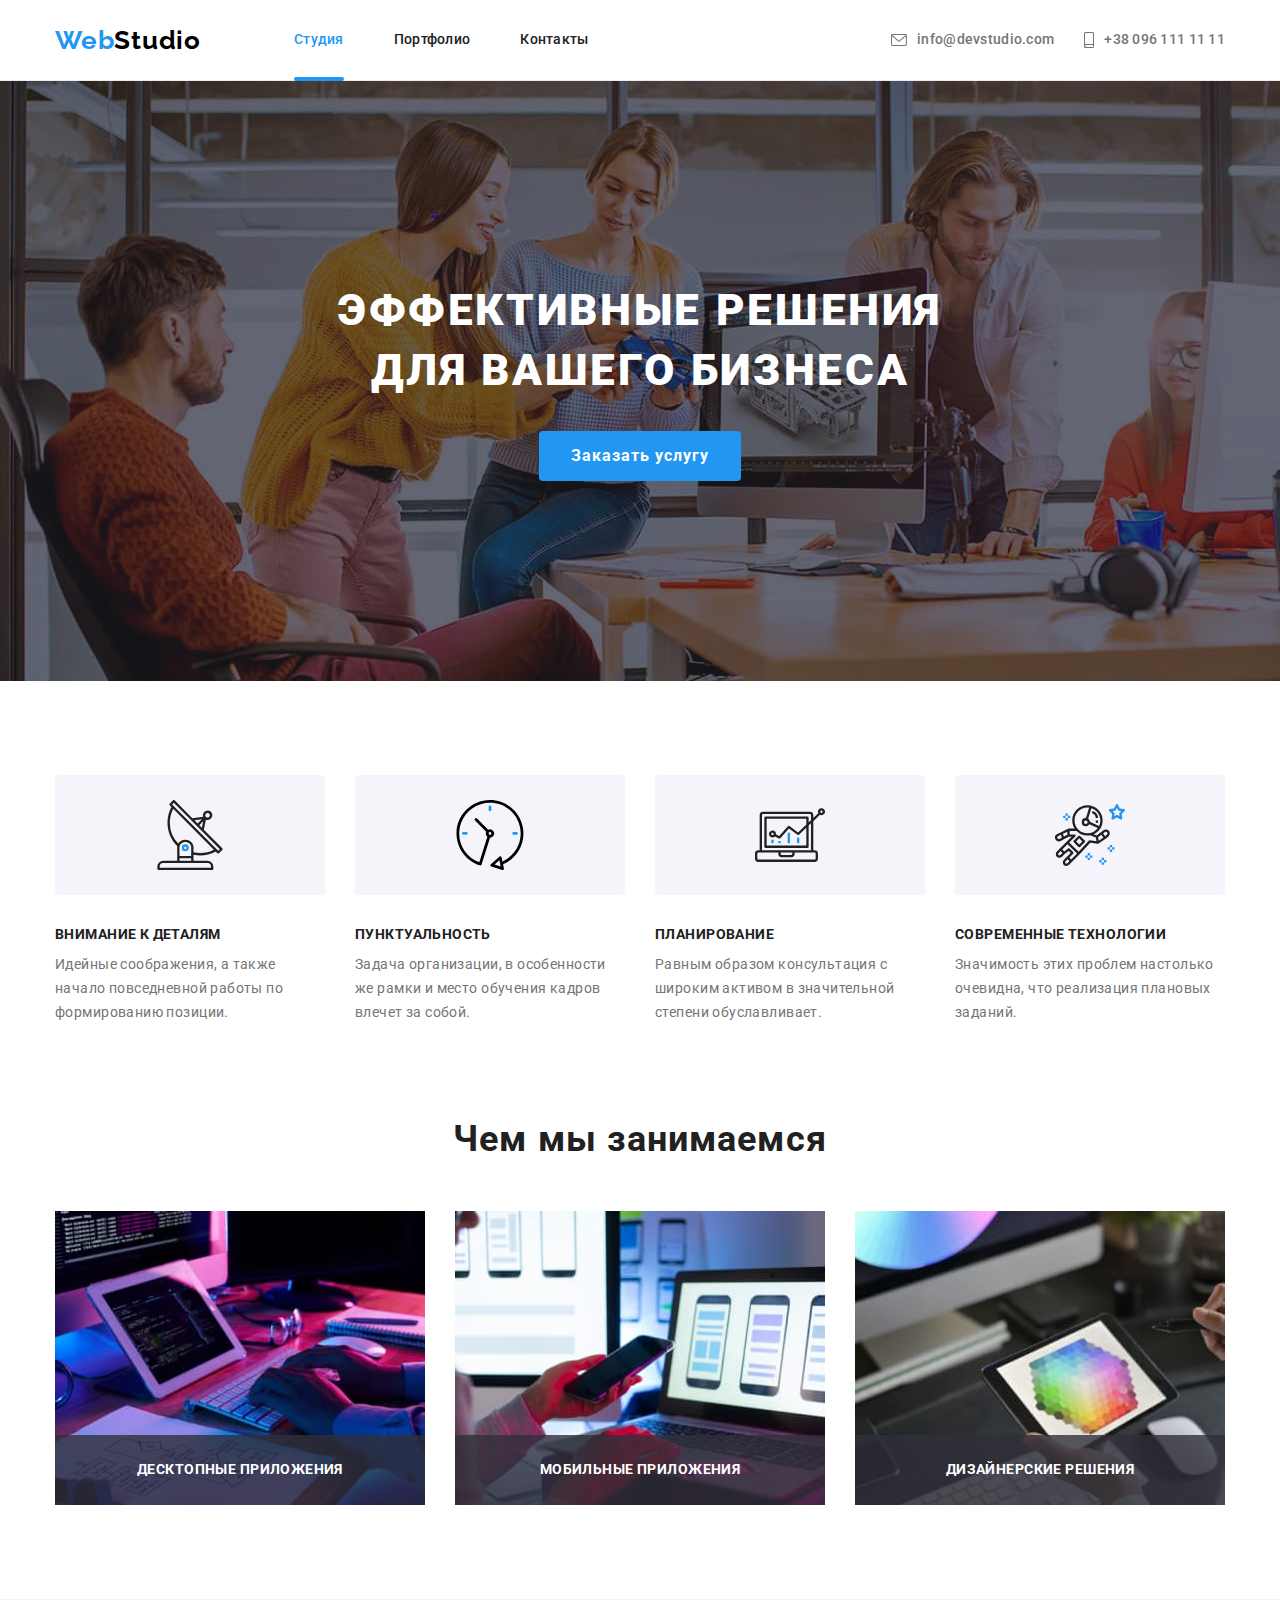
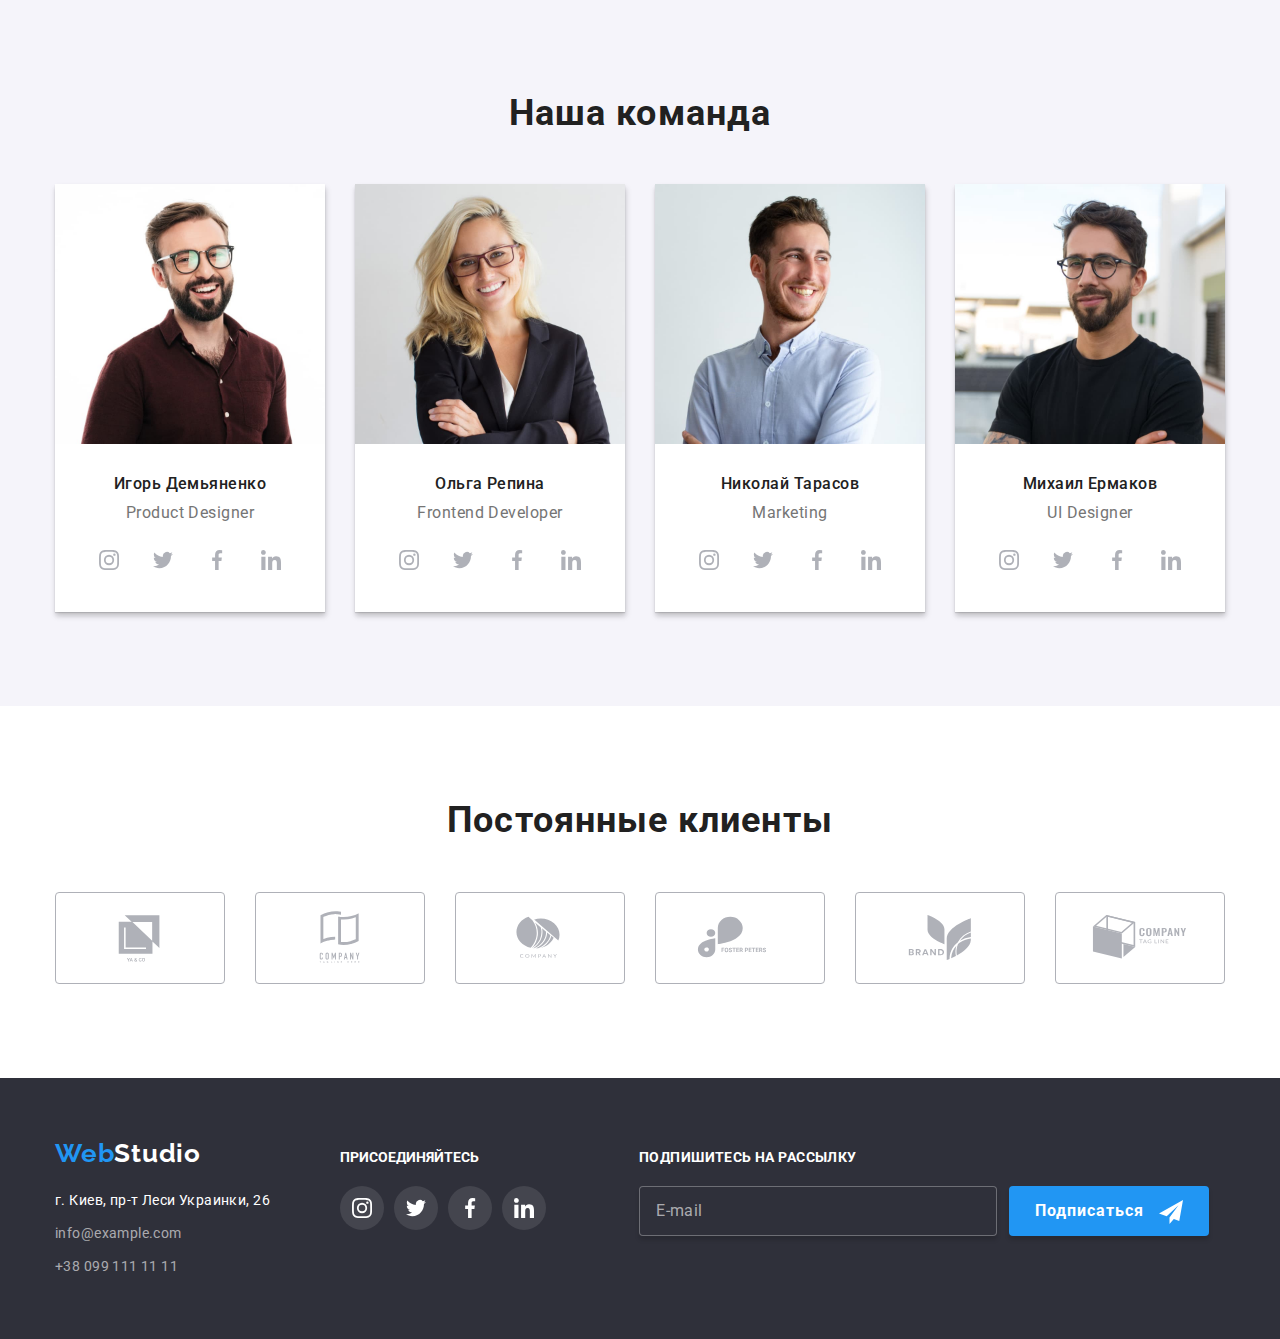
==== index.html @ a7a27328 "initial" ====
<!DOCTYPE html>
<html lang="ru">
  <head>
    <meta charset="UTF-8" />
    <meta http-equiv="X-UA-Compatible" content="IE=edge" />
    <meta name="viewport" content="width=device-width, initial-scale=1.0" />
    <title>Студия</title>
    <link
      href="https://fonts.googleapis.com/css2?family=Raleway:wght@700&family=Roboto:wght@400;500;700;900&display=swap"
      rel="stylesheet"
    />
    <link rel="stylesheet" href="./modern-normalize/modern-normalize.css" />
    <link rel="stylesheet" href="./css/styles.css" />
  </head>
  <body>
    <!-- шапка -->
    <header class="header">
      <div class="container header-wrapper">
        <!-- навигация -->
        <nav class="header-nav">
          <a href="./index.html" class="logo">Web<span class="header-studio">Studio</span></a>
          <ul class="site-nav list">
            <li class="site-nav-item">
              <a href="#" class="site-nav-link current">Студия</a>
            </li>
            <li class="site-nav-item">
              <a href="./portfolio.html" class="site-nav-link">Портфолио</a>
            </li>
            <li class="site-nav-item">
              <a href="#" class="site-nav-link">Контакты</a>
            </li>
          </ul>
        </nav>
        <ul class="auth-nav list">
          <li class="auth-nav-item">
            <a href="info@devstudio.com" class="auth-nav-link">
              <svg class="icon-envelope" width="16" height="12">
                <use href="./images/icons.svg#icon-envelope"></use>
              </svg>
              info@devstudio.com</a
            >
          </li>
          <li class="auth-nav-item">
            <a href="tel:+380961111111" class="auth-nav-link">
              <svg class="icon-smartphone" width="10" height="16">
                <use href="./images/icons.svg#icon-smartphone"></use>
              </svg>
              +38 096 111 11 11</a
            >
          </li>
        </ul>
      </div>
    </header>
    <!-- основное -->
    <main>
      <!-- секция c кнопкой -->
      <section class="hero section">
        <div class="container">
          <h1 class="hero-title">Эффективные решения для вашего бизнеса</h1>
          <button class="hero-button" type="button" data-modal-open>Заказать услугу</button>
        </div>
      </section>
      <!-- cекция с особенностями -->
      <section class="features section">
        <div class="container">
          <h2 class="title-hidden">Особенности команды WebStudio</h2>
          <ul class="list features-wrapper">
            <li class="features-item details-icon">
              <div class="features-icon">
                <svg width="70" height="70">
                  <use href="./images/icons.svg#icon-antenna"></use>
                </svg>
              </div>
              <h3 class="features-title">Внимание к деталям</h3>
              <p class="features-text">
                Идейные соображения, а также начало повседневной работы по формированию позиции.
              </p>
            </li>
            <li class="features-item punctuality-icon">
              <div class="features-icon">
                <svg width="70" height="70">
                  <use href="./images/icons.svg#icon-clock"></use>
                </svg>
              </div>
              <h3 class="features-title">Пунктуальность</h3>
              <p class="features-text">
                Задача организации, в особенности же рамки и место обучения кадров влечет за собой.
              </p>
            </li>
            <li class="features-item planning-icon">
              <div class="features-icon">
                <svg width="70" height="70">
                  <use href="./images/icons.svg#icon-diagram"></use>
                </svg>
              </div>
              <h3 class="features-title">Планирование</h3>
              <p class="features-text">
                Равным образом консультация с широким активом в значительной степени обуславливает.
              </p>
            </li>
            <li class="features-item technology-icon">
              <div class="features-icon">
                <svg width="70" height="70">
                  <use href="./images/icons.svg#icon-astronaut"></use>
                </svg>
              </div>
              <h3 class="features-title">Современные технологии</h3>
              <p class="features-text">
                Значимость этих проблем настолько очевидна, что реализация плановых заданий.
              </p>
            </li>
          </ul>
        </div>
      </section>
      <!-- чем мы занимаемся -->
      <section class="activity section">
        <div class="container">
          <h2 class="activity-title">Чем мы занимаемся</h2>
          <ul class="list activity-wrapper">
            <li class="activity-item">
              <div class="activity-wrap">
                <img
                  class="activity-picture"
                  src="./images/box1.jpg"
                  alt="Фронтенд разработка"
                  width="370"
                  height="294"
                />
                <p class="activity-description">Десктопные приложения</p>
              </div>
            </li>
            <li class="activity-item">
              <div class="activity-wrap">
                <img
                  class="activity-picture"
                  src="./images/box2.jpg"
                  alt="Разработка пользовательского интерфейса"
                  width="370"
                  height="294"
                />
                <p class="activity-description">Мобильные приложения</p>
              </div>
            </li>
            <li class="activity-item">
              <div class="activity-wrap">
                <img
                  class="activity-picture"
                  src="./images/box3.jpg"
                  alt="Дизайн продукта"
                  width="370"
                  height="294"
                />
                <p class="activity-description">Дизайнерские решения</p>
              </div>
            </li>
          </ul>
        </div>
      </section>
      <!-- наша команда -->
      <section class="team section">
        <div class="container">
          <h2 class="team-title">Наша команда</h2>
          <ul class="list team-wrapper">
            <li class="item">
              <img
                class="picture"
                src="./images/product-designer.jpg"
                alt="Человек, который формирует концепцию продукта"
                width="270"
                height="260"
              />
              <div class="card">
                <h3 class="team-name">Игорь Демьяненко</h3>
                <p class="team-role">Product Designer</p>
                <ul class="team-social list">
                  <li class="team-icons">
                    <a class="team-link" href="#">
                      <svg class="team-icon" width="20" height="20">
                        <use href="./images/icons.svg#icon-instagramteam"></use>
                      </svg>
                    </a>
                  </li>
                  <li class="team-icons">
                    <a class="team-link" href="#">
                      <svg class="team-icon" width="20" height="20">
                        <use href="./images/icons.svg#icon-twitterteam"></use>
                      </svg>
                    </a>
                  </li>
                  <li class="team-icons">
                    <a class="team-link" href="#">
                      <svg class="team-icon" width="20" height="20">
                        <use href="./images/icons.svg#icon-facebookteam"></use>
                      </svg>
                    </a>
                  </li>
                  <li class="team-icons">
                    <a class="team-link" href="#">
                      <svg class="team-icon" width="20" height="20">
                        <use href="./images/icons.svg#icon-linkedinteam"></use>
                      </svg>
                    </a>
                  </li>
                </ul>
              </div>
            </li>
            <li class="item">
              <img
                class="picture"
                src="./images/front-end-developer.jpg"
                alt="Человек, который занимается созданием веб-сайтов"
                width="270"
                height="260"
              />
              <div class="card">
                <h3 class="team-name">Ольга Репина</h3>
                <p class="team-role">Frontend Developer</p>
                <ul class="team-social list">
                  <li class="team-icons">
                    <a class="team-link" href="#">
                      <svg class="team-icon" width="20" height="20">
                        <use href="./images/icons.svg#icon-instagramteam"></use>
                      </svg>
                    </a>
                  </li>
                  <li class="team-icons">
                    <a class="team-link" href="#">
                      <svg class="team-icon" width="20" height="20">
                        <use href="./images/icons.svg#icon-twitterteam"></use>
                      </svg>
                    </a>
                  </li>
                  <li class="team-icons">
                    <a class="team-link" href="#">
                      <svg class="team-icon" width="20" height="20">
                        <use href="./images/icons.svg#icon-facebookteam"></use>
                      </svg>
                    </a>
                  </li>
                  <li class="team-icons">
                    <a class="team-link" href="#">
                      <svg class="team-icon" width="20" height="20">
                        <use href="./images/icons.svg#icon-linkedinteam"></use>
                      </svg>
                    </a>
                  </li>
                </ul>
              </div>
            </li>
            <li class="item">
              <img
                class="picture"
                src="./images/marketing.jpg"
                alt="Человек, отвечающий за маркетинг"
                width="270"
                height="260"
              />
              <div class="card">
                <h3 class="team-name">Николай Тарасов</h3>
                <p class="team-role">Marketing</p>
                <ul class="team-social list">
                  <li class="team-icons">
                    <a class="team-link" href="#">
                      <svg class="team-icon" width="20" height="20">
                        <use href="./images/icons.svg#icon-instagramteam"></use>
                      </svg>
                    </a>
                  </li>
                  <li class="team-icons">
                    <a class="team-link" href="#">
                      <svg class="team-icon" width="20" height="20">
                        <use href="./images/icons.svg#icon-twitterteam"></use>
                      </svg>
                    </a>
                  </li>
                  <li class="team-icons">
                    <a class="team-link" href="#">
                      <svg class="team-icon" width="20" height="20">
                        <use href="./images/icons.svg#icon-facebookteam"></use>
                      </svg>
                    </a>
                  </li>
                  <li class="team-icons">
                    <a class="team-link" href="#">
                      <svg class="team-icon" width="20" height="20">
                        <use href="./images/icons.svg#icon-linkedinteam"></use>
                      </svg>
                    </a>
                  </li>
                </ul>
              </div>
            </li>
            <li class="item">
              <img
                class="picture"
                src="./images/ui-designer.jpg"
                alt="Человек, работающий над графической частью интерфейса"
                width="270"
                height="260"
              />
              <div class="card">
                <h3 class="team-name">Михаил Ермаков</h3>
                <p class="team-role">UI Designer</p>
                <ul class="team-social list">
                  <li class="team-icons">
                    <a class="team-link" href="#">
                      <svg class="team-icon" width="20" height="20">
                        <use href="./images/icons.svg#icon-instagramteam"></use>
                      </svg>
                    </a>
                  </li>
                  <li class="team-icons">
                    <a class="team-link" href="#">
                      <svg class="team-icon" width="20" height="20">
                        <use href="./images/icons.svg#icon-twitterteam"></use>
                      </svg>
                    </a>
                  </li>
                  <li class="team-icons">
                    <a class="team-link" href="#">
                      <svg class="team-icon" width="20" height="20">
                        <use href="./images/icons.svg#icon-facebookteam"></use>
                      </svg>
                    </a>
                  </li>
                  <li class="team-icons">
                    <a class="team-link" href="#">
                      <svg class="team-icon" width="20" height="20">
                        <use href="./images/icons.svg#icon-linkedinteam"></use>
                      </svg>
                    </a>
                  </li>
                </ul>
              </div>
            </li>
          </ul>
        </div>
      </section>
      <!--постоянные клиенты -->
      <section class="clients section">
        <div class="container">
          <h2 class="clients-title">Постоянные клиенты</h2>
          <ul class="list clients-wrapper">
            <li class="clients-item">
              <a class="clients-link" href="#">
                <svg class="clients-icon" width="106" height="60">
                  <use href="./images/icons.svg#icon-yaco"></use>
                </svg>
              </a>
            </li>
            <li class="clients-item">
              <a class="clients-link" href="#">
                <svg class="clients-icon" width="106" height="60">
                  <use href="./images/icons.svg#icon-companytaglinehere"></use>
                </svg>
              </a>
            </li>
            <li class="clients-item">
              <a class="clients-link" href="#">
                <svg class="clients-icon" width="106" height="60">
                  <use href="./images/icons.svg#icon-company"></use>
                </svg>
              </a>
            </li>
            <li class="clients-item">
              <a class="clients-link" href="#">
                <svg class="clients-icon" width="106" height="60">
                  <use href="./images/icons.svg#icon-foster"></use>
                </svg>
              </a>
            </li>
            <li class="clients-item">
              <a class="clients-link" href="#">
                <svg class="clients-icon" width="106" height="60">
                  <use href="./images/icons.svg#icon-brand"></use>
                </svg>
              </a>
            </li>
            <li class="clients-item">
              <a class="clients-link" href="#">
                <svg class="clients-icon" width="106" height="60">
                  <use href="./images/icons.svg#icon-companttagline"></use>
                </svg>
              </a>
            </li>
          </ul>
        </div>
      </section>
    </main>
    <!-- футер -->
    <footer class="footer">
      <div class="container footer-wrapper">
        <div>
          <a class="logo" href="./index.html">Web<span class="footer-studio">Studio</span></a>
          <address>
            <ul class="address list">
              <li class="item">
                <a
                  class="address-link"
                  href="https://goo.gl/maps/dMJrHMzc6mi3SanNA"
                  target="_blank"
                  rel="noopener noreferrer"
                  >г. Киев, пр-т Леси Украинки, 26</a
                >
              </li>
              <li class="item"><a class="link" href="info@devstudio.com">info@example.com</a></li>
              <li class="item"><a class="link" href="tel:+380991111111">+38 099 111 11 11</a></li>
            </ul>
          </address>
        </div>
        <div class="social-wrapper">
          <h2 class="social-title">Присоединяйтесь</h2>
          <ul class="social-list list">
            <li class="social-item">
              <a class="social-link" href="#">
                <svg class="social-icon" width="20" height="20">
                  <use href="./images/icons.svg#icon-instagramteam"></use>
                </svg>
              </a>
            </li>
            <li class="social-item">
              <a class="social-link" href="#">
                <svg class="social-icon" width="20" height="20">
                  <use href="./images/icons.svg#icon-twitterteam"></use>
                </svg>
              </a>
            </li>
            <li class="social-item">
              <a class="social-link" href="#">
                <svg class="social-icon" width="20" height="20">
                  <use href="./images/icons.svg#icon-facebookteam"></use>
                </svg>
              </a>
            </li>
            <li class="social-item">
              <a class="social-link" href="#">
                <svg class="social-icon" width="20" height="20">
                  <use href="./images/icons.svg#icon-linkedinteam"></use>
                </svg>
              </a>
            </li>
          </ul>
        </div>
        <div class="subscribe-wrapper">
          <h2 class="subscribe-title">Подпишитесь на рассылку</h2>
          <form class="subscribe-form">
            <input class="subscribe-input" type="email" name="email" placeholder="E-mail" />
            <button class="subscribe-button" type="submit">
              Подписаться
              <svg class="subscribe-icon" width="24" height="24">
                <use href="./images/icons.svg#icon-send"></use>
              </svg>
            </button>
          </form>
        </div>
      </div>
    </footer>
    <!-- модальное окно -->
    <div class="backdrop is-hidden" data-modal>
      <div class="modal">
        <button class="modal-close-button" type="button" data-modal-close>
          <svg class="modal-close-icon" width="11" height="11">
            <use href="./images/icons.svg#icon-close"></use>
          </svg>
        </button>
        <form class="callback-form">
          <strong class="callback-form-title">Оставьте свои данные, мы вам перезвоним</strong>
          <label class="callback-form-lable" for="name">Имя</label>
          <div class="callback-form-field">
            <input class="callback-form-input" type="text" name="name" id="name" />
            <svg class="callback-form-input-icon" width="18" height="18">
              <use href="./images/icons.svg#icon-person-callback-form"></use>
            </svg>
          </div>
          <label class="callback-form-lable" for="tel">Телефон</label>
          <div class="callback-form-field">
            <input class="callback-form-input" type="tel" name="tel" id="tel" />
            <svg class="callback-form-input-icon" width="18" height="18">
              <use href="./images/icons.svg#icon-phone-callback-form"></use>
            </svg>
          </div>
          <label class="callback-form-lable" for="email">Почта</label>
          <div class="callback-form-field">
            <input class="callback-form-input" type="email" name="email" id="email" />
            <svg class="callback-form-input-icon" width="18" height="18">
              <use href="./images/icons.svg#icon-email-callback-form"></use>
            </svg>
          </div>
          <label class="callback-form-lable" for="comment">Комментарий</label>
          <textarea
            class="callback-form-comment"
            name="comment"
            id="comment"
            placeholder="Введите текст"
          ></textarea>
          <label class="callback-form-checkbox">
            <input
              class="callback-form-checkbox-input checkbox-hidden"
              type="checkbox"
              name="arragement"
              tabindex="-1"
            />
            <span class="callback-form-checkbox-icon-wrap" tabindex="0">
              <svg width="16" height="15">
                <use href="./images/icons.svg#icon-check"></use>
              </svg>
            </span>
            <span class="callback-form-agreement-text">
              Соглашаюсь с рассылкой и принимаю
              <a class="callback-form-agreement-link" href="#">Условия договора</a>
            </span>
          </label>
          <button class="callback-form-button" type="submit">Отправить</button>
        </form>
      </div>
    </div>
    <script src="./js/modal.js"></script>
  </body>
</html>
---- css/styles.css ----
:root {
   --white-color: #ffffff;
   --primary-text-color: rgba(33, 33, 33, 1);
   --secondary-text-color: rgba(117, 117, 117, 1);
   --accent-color: rgba(33, 150, 243, 1);
   --logo-studio-color: #000000;
   --background-hero: rgba(47, 48, 58, 1);
   --background-section-team: #F5F4FA;
   --footer-background-color: rgba(47, 48, 58, 1);
   --address-links-color: rgba(255, 255, 255, 0.6);
   --backgroung-buttons-color: rgba(245, 244, 250, 1);
   --primary-buttons-text-color: rgba(33, 33, 33, 1);
   --background-for-button: #188CE8;
   --border-color-cards: rgba(238, 238, 238, 1);
   --border-for-header: rgba(236, 236, 236, 1);
   --button-active-color: rgba(245, 244, 250, 1);
   --color-for-team-cards: rgba(255, 255, 255, 1);
   --gradient-color: rgba(47, 48, 58, 0.4) 35%;
   --background-features-card: #F5F4FA;
   --color-for-join: rgba(255, 255, 255, 1);
   --icon-color: rgba(175, 177, 184, 1);
   --color-for-links: rgba(255, 255, 255, 1);
   --icon-background-color: rgba(255, 255, 255, .1);
   --overlay-color: rgba(0, 0, 0, 0.2);
   --modal-window-color: rgba(255, 255, 255, 1);
   --activity-cards-text-color: rgba(255, 255, 255, 1);
   --activity-cards-background: rgba(47, 48, 58, 0.8);
   --ovarlay-examples-cards-color: rgba(33, 150, 243, 0.9);
   --overlay-examples-text-color: rgba(255, 255, 255, 1);
   --close-button-color: #000000;
   --subscribe-title-color: rgba(255, 255, 255, 1);
   --subscribe-button-color:rgba(255, 255, 255, 1);
   --subscribe-button-box-shadow: rgba(0, 0, 0, 0.15);
   --subscribe-button-background-color: rgba(33, 150, 243, 1);
   --subscribe-button-hover-background-color: #188ce8;
   --subscribe-icon-color: rgba(255, 255, 255, 1);
   --subscribe-input-text-color:rgba(255, 255, 255, 0.6);
   --callback-title-color: rgba(33, 33, 33, 1);
   --callback-form-lable-color: rgba(117, 117, 117, 1);
   --callback-form-input-border-color: rgba(33, 33, 33, 0.2);
   --callback-agreenamt-link-color: rgba(33, 150, 243, 1);
   --callbackform-agreemant-text: rgba(117, 117, 117, 1);
   --call-back-form-checkbox-border-color: rgba(33, 33, 33, 1);
   --checkbox-button-hover-color: #188ce8;

   --timing-function : cubic-bezier(0.4, 0, 0.2, 1);
}

/* list */
.list {
    padding: 0;
    margin: 0;

    list-style: none;
}

/* скрыть заголовки*/
.title-hidden {
    position: absolute;

    width: 1px;
    height: 1px;
    margin: -1px;
    border: 0;
    padding: 0;
    white-space: nowrap;

    clip-path: inset(100%);
    clip: rect(0 0 0 0);
    
    overflow: hidden;
}

.checkbox-hidden {
    position: absolute;
    
    width: 1px;
    height: 1px;
    margin: -1px;
    border: 0;
    padding: 0;
    white-space: nowrap;
    
    clip-path: inset(100%);
    clip: rect(0 0 0 0);
    
    overflow: hidden;
}

/*  */
body { 
    color: var(--primary-text-color);
    background-color: var(--white-color);
    font-family: Roboto, sans-serif;
    font-style: normal;
    font-weight: 400;
    font-size: 14px;
} 

h1,
h2,
h3,
h4,
h5,
h6,
p,
ul {
    margin-top: 0;
    margin-bottom: 0;
}

.container {
    width: 1200px;
    margin: 0 auto;
    padding: 0 15px;
}

.section {
    padding-top: 94px;
    padding-bottom: 94px;
}

/* шапка */
.header {
   border-bottom: 1px solid var(--border-for-header);
}

.header-wrapper {
    display: flex;
}

.header-nav {
    display: flex;
    align-items: center;
}

.header-studio {
    color: var(--logo-studio-color);
    text-decoration: none;
    letter-spacing: 0.03em;
}

.logo {
    display: block;

    color: var(--accent-color);
    font-family: Raleway, sans-serif;
    font-weight: 700;
    font-size: 26px;
    line-height: 1.19;
    letter-spacing: 0.03em;
    text-decoration: none;
}

.logo:focus {
    color: var(--accent-color);
}

.site-nav {
    display: flex;
    margin-left: 93px;
}

.site-nav-item:not(:last-child) {
    margin-right: 50px;
} 

.site-nav-item {
    position: relative;
}

.site-nav-link {
    display: inline-block;
    padding-top: 32px;
    padding-bottom: 32px;

    color: var(--primary-text-color);
    text-decoration: none;
    font-weight: 500;
    font-size: 14px;
    line-height: 1.14;
    letter-spacing: 0.02em;  

    transition: color 250ms var(--timing-function);
}

.site-nav-link.current::after {
    position: absolute;
    left: 0;
    bottom: -1px;

    content: '';

    display: block;
    width: 100%;
    height: 4px;
    background-color: var(--accent-color);
    border-radius: 2px;
}

.site-nav-link:hover,
.site-nav-link:focus {
    color: var(--accent-color)
}

.auth-nav {
    display: flex;
    margin-left: auto;
}

.auth-nav-item:not(:last-child) {
    margin-right: 30px;
}

.auth-nav-link {
    display: flex;
    align-items: center;
    
    padding-top: 32px;
    padding-bottom: 32px;

    color: var(--secondary-text-color);
    text-decoration: none;
    font-weight: 500;
    font-size: 14px;
    line-height: 1.14;
    letter-spacing: 0.02em;

    transition: color 250ms var(--timing-function);
}

.auth-nav-link:hover, 
.auth-nav-link:focus {
    color: var(--accent-color);
}

.auth-nav .icon-envelope {
    margin-right: 10px;

    fill: currentColor;
}

.auth-nav .icon-smartphone {
    margin-right: 10px;

    fill: currentColor;
}

.current {
    color: var(--accent-color)
}

/* секция героя с кнопкой */
.hero {
    max-width: 1600px;
    height: 600px;
    margin: auto;  

    text-align: center;

    background-color: var(--background-hero);   
    background-image: linear-gradient(
        var(--gradient-color),
        var(--gradient-color)),
        url(../images/background-image.jpg
        );   
}
      
.hero.section {
    padding: 200px 0;
}

.hero .hero-title {
    margin: 0 auto;
    width: 696px;

    color: var(--white-color);
    font-weight: 900;
    font-size: 44px;
    line-height: 1.36;
    text-transform: uppercase;
    letter-spacing: 0.06em;
}

.hero .hero-button {
    /* position: relative; */

    display: block;
    border: none;
    border-radius: 4px;
    padding: 10px 32px;
    margin: 30px auto 0;
    min-width: 130px;

    color: var(--white-color);
    background-color: var(--accent-color);
    cursor: pointer;
    font-family: inherit;
    font-weight: 700;
    font-size: 16px;
    line-height: 1.875;
    letter-spacing: 0.06em;

    transition: background-color 250ms var(--timing-function);
}

.hero .hero-button:hover,
.hero .hero-button:focus {
    background-color: var(--background-for-button);
}

/* особенностей  */
.features {
    background-color: var(--white-color);
}

.features-wrapper {
    display: flex;
    flex-wrap: wrap;
    align-items: center;
    justify-content: center;
}

.features .features-item {
    flex-basis: 270px;
}

.features-wrapper .features-item:not(:last-child) {
    margin-right: 30px;
}

.features .features-title {
    margin-bottom: 10px;
    margin-bottom: 10px;

    color: var(--primary-text-color);
    font-weight: 700;
    font-size: 14px;
    line-height: 1.14;
    text-transform: uppercase;
    letter-spacing: 0.03em;
}

.features .features-text {
    color: var(--secondary-text-color);
    font-size: 14px;
    line-height: 1.71;
    letter-spacing: 0.03em;
}

.features-icon {
    display: flex;
    align-items: center;
    justify-content: center;
    margin-bottom: 32px;


    border-radius: 4px;

    height: 120px;

    background-color: var(--background-features-card);
}

 /* чем мы занимаемся */
.activity.section {
    padding-top: 0px;

    background-color: var(--white-color);
}

.activity .activity-title {
    margin-bottom: 50px;

    color: var(--primary-text-color);
    font-weight: 700;
    font-size: 36px;
    line-height: 1.16;
    text-align: center;
    letter-spacing: 0.03em;
}

.activity-wrapper {
    display: flex;
}

.activity-wrapper .activity-item:not(:last-child) {
    margin-right: 30px;
}

.activity .activity-picture {
    display: block;
}

.activity-wrap {
    position: relative;
}

.activity-description {
    position: absolute;

    bottom: 0;
    width: 100%;
    padding: 27px 0;
    
    background-color: var(--activity-cards-background);
    color: var(--activity-cards-text-color);
    font-weight: 700;
    line-height: 1.14;
    text-align: center;
    letter-spacing: 0.03em;
    text-transform: uppercase;


}
/* наша команда */
.team {
    background-color: var(--background-section-team);
}

.team .team-title {
    margin-bottom: 50px;

    color: var(--primary-text-color);
    text-align: center;
    font-weight: 700;
    font-size: 36px;
    line-height: 1.16;
    letter-spacing: 0.03em;
}

.team-wrapper {
    display: flex;
}

.team-wrapper .item {
    background-color: var(--color-for-team-cards);
    box-shadow: 0px 1px 1px rgba(0, 0, 0, 0.12),
        0px 4px 4px rgba(0, 0, 0, 0.06),
        1px 4px 6px rgba(0, 0, 0, 0.16);
}

.team-wrapper .item:not(:last-child) {
    margin-right: 30px;
}

.team-wrapper .card {
    padding-top: 30px;
    padding-bottom: 30px;
}

.team-wrapper img {
    display: block;
}

.team .team-name {
    margin-bottom: 10px;

    color: var(--primary-text-color);
    text-align: center;
    font-weight: 500;
    font-size: 16px;
    line-height: 1.19;
    letter-spacing: 0.03em;
}

.team .team-role {
    margin-bottom: 16px;

    color: var(--secondary-text-color);
    text-align: center;
    font-size: 16px;
    line-height: 1.19;
    letter-spacing: 0.03em;
}

.team .team-social {
    display: flex;
    justify-content: center;
    align-items: center;

}
.team-icons:not(:last-child) {
    margin-right: 10px;
}

.team-link {
    display: flex;
    width: 44px;
    height: 44px;
    border-radius: 50%;

    justify-content: center;
    align-items: center; 
    color: var(--icon-color); 
    transition: background-color 250ms var(--timing-function), color 250ms var(--timing-function);
}

.team-icon {
    fill: currentColor;
}

.team-link:hover,
.team-link:focus {
    background-color: var(--accent-color);
    color: var(--color-for-team-cards);
}

/* постоянные клиенты */
.clients .clients-title {
    color: var(--primary-text-color);
    font-weight: 700;
    font-size: 36px;
    line-height: 1.16;
    letter-spacing: 0.03em;
    text-align: center;

    margin-bottom: 50px;

}

.clients .clients-wrapper {
    display: flex;     
}

.clients .clients-item {
    flex-basis: 170px;
}

.clients .clients-item:not(:last-child){
    margin-right: 30px;
}

.clients .clients-link {
    display: flex;
    
    height: 92px;
    justify-content: center;
    align-items: center;


    border: 1px solid #AFB1B8;
    border-radius: 4px;
    color: var(--icon-color);

    transition: color 250ms var(--timing-function), border-color 250ms var(--timing-function);
}

.clients .clients-link:hover,
.clients .clients-link:focus {
    color: var(--accent-color);
    border-color: var(--accent-color);
}

.clients .clients-icon {
    fill: currentColor;
}

/* футер */
.footer {
    padding-top: 60px;
    padding-bottom: 60px;
    background-color: var(--footer-background-color);
}
.footer .footer-studio {
    color: var(--white-color);
}

.footer .logo:focus {
    color: var(--accent-color);
}

/* адресс */
.footer .logo {
    margin-bottom: 20px;
}

.address .item:not(:last-child) {
    margin-bottom: 9px;
}

.address .address-link {
    color: var(--white-color);
    text-decoration: none;
    font-style: normal;
    line-height: 1.71;
    letter-spacing: 0.03em;
}

.address .address-link:focus {
    color: var(--white-color);
}

.address .link {
    color: var(--address-links-color);
    text-decoration: none;
    font-style: normal;
    line-height: 1.71;
    letter-spacing: 0.03em;

    transition: color 250ms var(--timing-function);
}

.address .link:hover, 
.address .link:focus {
    color: var(--accent-color);
}

.footer-wrapper {
    display: flex;
    align-items: baseline;
}

.social-wrapper {
    margin-left: 70px;

}

.social-title {
    margin-bottom: 20px;

    color: var(--color-for-join);
    font-weight: 700;
    font-size: 14px;
    line-height: 1.14;
    text-transform: uppercase;
}

.social-list {
    display: flex;
}

.social-item:not(:last-child) {
    margin-right: 10px;
}

.social-link {
    display: flex;
    width: 44px;
    height: 44px;
    border-radius: 50%;

    justify-content: center;
    align-items: center;
    color: var(--color-for-links);
    background-color: var(--icon-background-color);

    transition: background-color 250ms var(--timing-function);
}

.social-icon {
    fill: currentColor;
}

.social-link:hover,
.social-link:focus {
    background-color: var(--accent-color);
}

.subscribe-wrapper {
    margin-left: 93px;
}

.subscribe-title {
    margin-bottom: 20px;

    font-size: 14px;
    line-height: 1.14;
    font-weight: 700;
    text-transform: uppercase;
    letter-spacing: 0.03em;
    
    color: var(--subscribe-title-color);
}

.subscribe-form {
    display: flex;

}

.subscribe-button {
    display: inline-block;

    transition: background-color 250ms var(--timing-function);

    min-width: 200px;
    padding: 10px 0;
    margin-left: 12px;
    vertical-align: middle;
    box-shadow: 0px 4px 4px var(--subscribe-button-box-shadow);
    border: transparent;
    border-radius: 4px;

    background-color: var(--subscribe-button-background-color);
    cursor: pointer;
    
    font-size: 16px;
    line-height: 1.87;
    font-weight: 700;
    text-align: center;
    letter-spacing: 0.06em;
    color: var(--subscribe-button-color);
}

.subscribe-button:hover {
    background-color: var(--subscribe-button-hover-background-color);
}

.subscribe-icon {
    margin-left: 10px;
    vertical-align: middle;

    fill: var(--subscribe-icon-color);
}

.subscribe-input {
    padding-left: 16px;
    min-width: 358px;

    border: 1px solid rgba(255, 255, 255, 0.3);
    border-radius: 4px;
    box-shadow: 0px 4px 4px 0px rgba(0, 0, 0, 0.15);

    background-color: var(--footer-background-color);

    font-size: 16px;
    line-height: 1.25;
    font-weight: 400;
    font-style: normal;
    letter-spacing: 0.03em;
    color: var(--subscribe-input-text-color);
}

.subscribe-input::placeholder {
    font-size: 16px;
    line-height: 1.25;
    letter-spacing: 0.03em;
    color: var(--subscribe-input-text-color);
}
/* секция фильтров на сайте  */
.filters-button {
    display: block;
    border: none;
    border-radius: 4px;
    min-width: 73px;
    padding: 6px 22px;

    color: var(--primary-buttons-text-color);
    background-color: var(--backgroung-buttons-color);
    font-family: inherit;
    cursor: pointer;
    font-weight: 500;
    font-size: 16px;
    line-height: 1.6;
    letter-spacing: 0.03em;

    transition: color 250ms var(--timing-function), background-color 250ms var(--timing-function), box-shadow 250ms var(--timing-function);
}

.filters-button:hover, 
.filters-button:focus {
    color: var(--white-color);
    background-color: var(--accent-color);
    box-shadow: 0px 3px 1px rgb(0 0 0 / 10%), 0px 1px 2px rgb(0 0 0 / 8%), 0px 2px 2px rgb(0 0 0 / 12%);
    
}

.filters-button.button-active {
    color: var(--button-active-color);
    background-color: var(--accent-color);
    box-shadow: 0px 3px 1px rgb(0 0 0 / 10%), 0px 1px 2px rgb(0 0 0 / 8%), 0px 2px 2px rgb(0 0 0 / 12%);
}

.filters-wrapper {
    display: flex;
    justify-content: center;

    margin-bottom: 50px;
}

.filters-item:not(:last-child) {
    margin-right: 8px;
}

/* секция примеры работ */
.examples .examples-title {
    margin-bottom: 4px;

    color: var(--primary-text-color);
    font-weight: 700;
    font-size: 18px;
    line-height: 2;
    letter-spacing: 0.06em;
}

.examples .examples-text {
    color: var(--secondary-text-color);
    font-size: 16px;
    line-height: 1.9;
    letter-spacing: 0.03em;
}

.examples-wrapper .picture {
    display: block;
}

.examples-wrapper {
    display: flex;
    flex-wrap: wrap;
}

.examples-wrapper .item {
    margin-right: 30px;
    margin-bottom: 30px;
}

.examples-wrapper .item:nth-child(3n) {
    margin-right: 0;
}

.examples-wrapper .item:nth-last-child(-n + 3) {
    margin-bottom: 0;
}

.examples-wrapper .card {
    padding: 20px 24px;

    border-right: 1px solid var(--border-color-cards);
    border-left: 1px solid var(--border-color-cards);
    border-bottom: 1px solid var(--border-color-cards);
}

.examples-link {
    display: inline-block;

    transition: box-shadow 250ms var(--timing-function);

    text-decoration: none;
}

.examples-link:hover,
.examples-link:focus {
    cursor: pointer;
 
    box-shadow: 0px 3px 1px rgb(0 0 0 / 10%), 0px 1px 2px rgb(0 0 0 / 8%), 0px 2px 2px rgb(0 0 0 / 12%);
}

.examples-overlay {
    position: relative;
    overflow: hidden;
}

.overlay-text {
    position: absolute;
    top: 0;
    left: 0;

    transform: translateY(100%);

    padding: 63px 24px;
    width: 100%;
    height: 100%;
    
    color: var(--overlay-examples-text-color);
    background-color: var(--ovarlay-examples-cards-color);
    font-size: 18px;
    line-height: 1.55;
    letter-spacing: 0.03em;

    transition: transform 250ms cubic-bezier(0.4, 0, 0.2, 1);

}
.examples-link:hover .overlay-text {
    transform: translateY(0);
}

/* модальное окно */
.backdrop {
    position: fixed;

    top: 0;
    left: 0;
    
    transition: opacity 250ms var(--timing-function), visibility 250ms var(--timing-function);

    width: 100vw;
    height: 100vh;

    background-color: var(--overlay-color);
}

.backdrop.is-hidden {
    opacity: 0;
    visibility: hidden;
    pointer-events: none;
}

.modal {
    position: absolute;

    left: 50%;
    top: 50%;
    transform: translate( -50%, -50%);

    width: 528px;

    box-shadow: 0px 1px 3px rgba(0, 0, 0, 0.12), 0px 1px 1px rgba(0, 0, 0, 0.14), 0px 2px 1px rgba(0, 0, 0, 0.2);
    border-radius: 4px;
    background-color: var(--modal-window-color);
    
}

.modal-close-button {
    position: absolute;

    top: 8px;
    right: 8px;

    display: flex;
    justify-content: center;
    align-items: center;

    width: 30px;
    height: 30px;

    transition: fill 250ms var(--timing-function);
    
    border: 1px solid rgba(0, 0, 0, 0.1);
    border-radius: 50%;
    background-color: transparent;
    cursor: pointer;
    
    fill: var(--close-button-color);
}

.modal-close-button:hover {
    fill: var(--accent-color);
}

.callback-form {
    display: flex;
    flex-direction: column;

    padding: 40px;
}

.callback-form-title {
    display: block;
    margin-bottom: 12px;

    font-size: 20px;
    line-height: 1.15;
    letter-spacing: 0.03em;
    text-align: center;
    color: var(--callback-title-color);
}

.callback-form-lable {
    margin-bottom: 4px;

    font-size: 12px;
    line-height: 1.16;
    letter-spacing: 0.01em;
    color: var(--callback-form-lable-color)
}

.callback-form-field {
    position: relative;
}

.callback-form-input {
    transition: border-color 250ms var(--timing-function);
    height: 40px;
    width: 100%;
    margin-bottom: 10px;
    padding-left: 42px;

    border: 1px solid var(--callback-form-input-border-color);
    border-radius: 4px;
}

.callback-form-input:focus {
    border-color: var(--accent-color);
    outline: 0;
}

.callback-form-input-icon {
    position: absolute;
    transition: fill 250ms var(--timing-function);
    
    top: 11px;
    left: 12px;
    fill: #212121;
}

.callback-form-input:focus~.callback-form-input-icon {
    fill: var(--accent-color);

}

.callback-form-comment {
    transition: border-color 250ms var(--timing-function);

    padding: 12px 16px;
    width: 448px;
    height: 120px;

    border: 1px solid rgba(33, 33, 33, 0.2);
    border-radius: 4px;
    resize: none;
}

.callback-form-comment:focus {
    outline: 0;
    border-color: var(--accent-color);
}

.callback-form-comment::placeholder {
    font-family: 'Roboto';
    font-style: normal;
    font-weight: 400;
    font-size: 14px;
    line-height: 16px;
    letter-spacing: 0.01em;
    
    color: rgba(117, 117, 117, 0.5);
}

.callback-form-checkbox {
    display: flex;
    align-items: center;
    justify-content: center;

    margin-top: 20px;
    margin-bottom: 30px;
}

.callback-form-checkbox-icon-wrap {
    transition: border-color 250ms var(--timing-function), background-color 250ms var(--timing-function), fill 250ms var(--timing-function);

    display: inline-flex;
    align-items: center;
    margin-right: 7px;

    width: 16px;
    height: 15px;
    
    border: 2px solid var(--call-back-form-checkbox-border-color);
    border-radius: 2px;
    fill: var(--white-color);
    
    
}

.callback-form-checkbox-icon-wrap:focus-within {
    outline: 2px solid var(--accent-color);
}

.callback-form-checkbox-input:checked + .callback-form-checkbox-icon-wrap {
    border-color: var(--accent-color);
    background-color: var(--accent-color);
    fill: var(--white-color);
}

.callback-form-agreement-link {
    line-height: 1.71;
        
    letter-spacing: 0.03em;
    text-decoration-line: underline;
    
    color: var(--callback-agreenamt-link-color)
}

.callback-form-agreement-text {
    line-height: 1.71;
        
    letter-spacing: 0.03em;
    
    color: var(--callbackform-agreemant-text);
}

.callback-form-button {
    transition: background-color 250ms var(--timing-function);

    display: inline-block;
    margin: 0 auto;
    height: 50px;
    width: 200px;
    background-color: rgba(33, 150, 243, 1);
    border-radius: 4px;
    border: transparent;
    cursor: pointer;

    font-weight: 700;
    font-size: 16px;
    line-height: 1.87;
    color: var(--white-color);
    letter-spacing: 0.06em;
    box-shadow: 0px 1px 3px rgba(0, 0, 0, 0.12), 0px 1px 1px rgba(0, 0, 0, 0.14), 0px 2px 1px rgba(0, 0, 0, 0.2);

}

.callback-form-button:hover {
    background-color: var(--checkbox-button-hover-color);
}
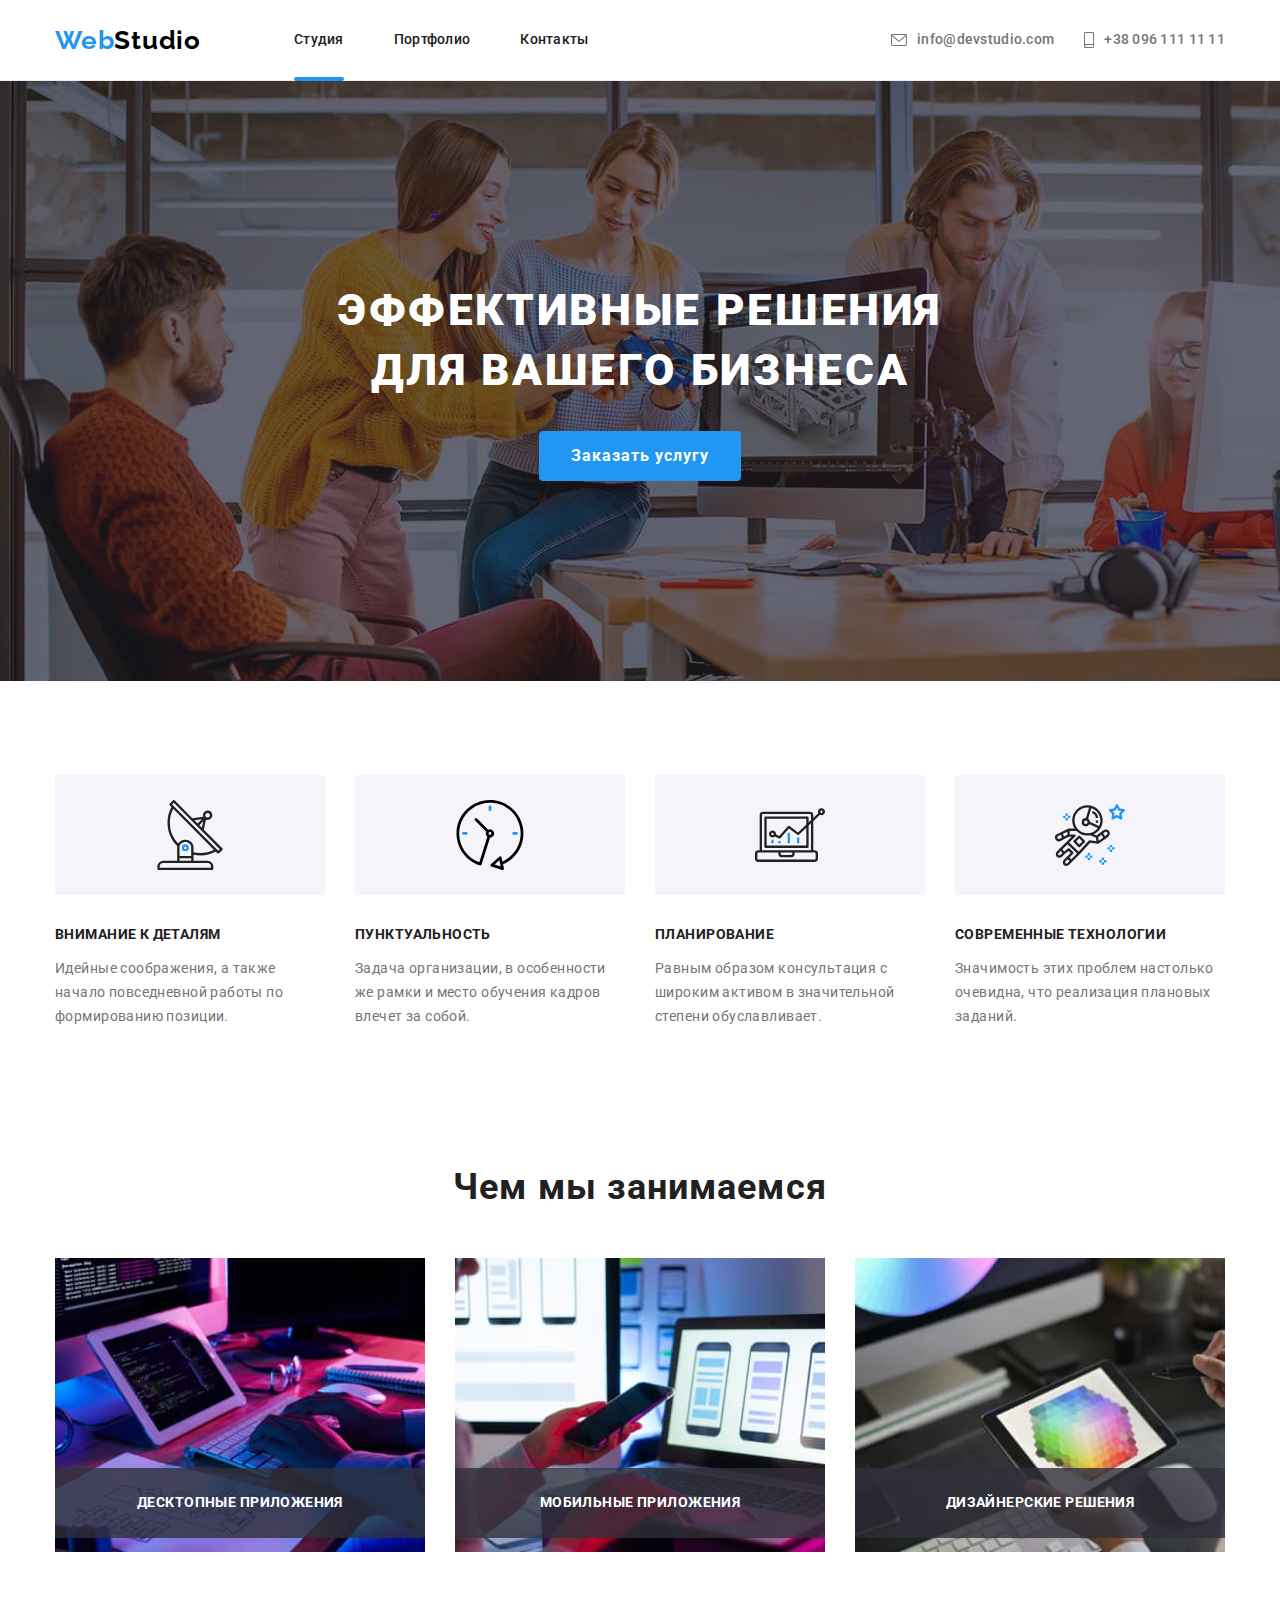
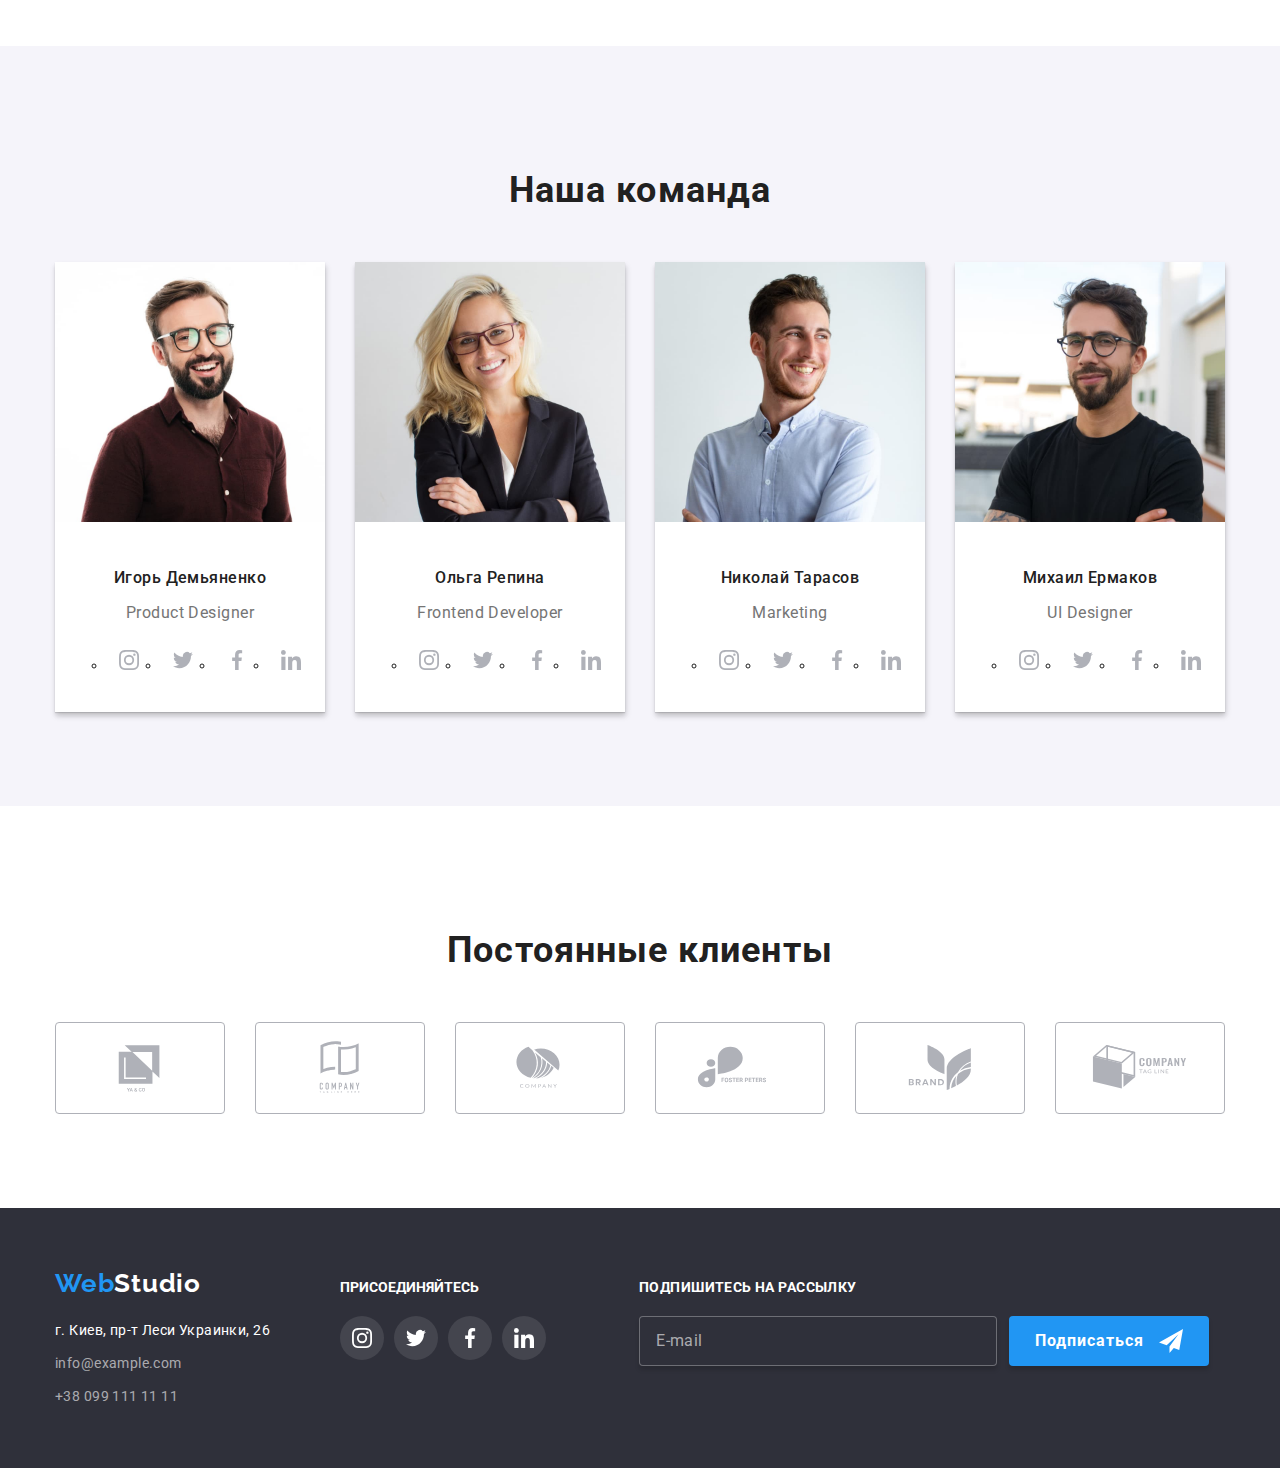
==== commit e7871448: "renamed classes in accordance with BEM methodology/  used SASS preprocessor" ====
--- a/index.html
+++ b/index.html
@@ -10,39 +10,40 @@
       rel="stylesheet"
     />
     <link rel="stylesheet" href="./modern-normalize/modern-normalize.css" />
-    <link rel="stylesheet" href="./css/styles.css" />
+    <!-- <link rel="stylesheet" href="./css/styles.css" /> -->
+    <link rel="stylesheet" href="./css/main.min.css" />
   </head>
   <body>
     <!-- шапка -->
     <header class="header">
-      <div class="container header-wrapper">
+      <div class="container header__wrapper">
         <!-- навигация -->
-        <nav class="header-nav">
-          <a href="./index.html" class="logo">Web<span class="header-studio">Studio</span></a>
-          <ul class="site-nav list">
-            <li class="site-nav-item">
-              <a href="#" class="site-nav-link current">Студия</a>
-            </li>
-            <li class="site-nav-item">
-              <a href="./portfolio.html" class="site-nav-link">Портфолио</a>
-            </li>
-            <li class="site-nav-item">
-              <a href="#" class="site-nav-link">Контакты</a>
+        <nav class="header__nav">
+          <a href="./index.html" class="logo">Web<span class="logo--black">Studio</span></a>
+          <ul class="site-nav">
+            <li class="site-nav__item">
+              <a href="#" class="site-nav__link site-nav__link--current">Студия</a>
+            </li>
+            <li class="site-nav__item">
+              <a href="./portfolio.html" class="site-nav__link">Портфолио</a>
+            </li>
+            <li class="site-nav__item">
+              <a href="#" class="site-nav__link">Контакты</a>
             </li>
           </ul>
         </nav>
-        <ul class="auth-nav list">
-          <li class="auth-nav-item">
-            <a href="info@devstudio.com" class="auth-nav-link">
-              <svg class="icon-envelope" width="16" height="12">
+        <ul class="auth-nav">
+          <li class="auth-nav__item">
+            <a class="auth-nav__link" href="info@devstudio.com">
+              <svg class="auth-nav__icon-envelope" width="16" height="12">
                 <use href="./images/icons.svg#icon-envelope"></use>
               </svg>
               info@devstudio.com</a
             >
           </li>
-          <li class="auth-nav-item">
-            <a href="tel:+380961111111" class="auth-nav-link">
-              <svg class="icon-smartphone" width="10" height="16">
+          <li class="auth-nav__item">
+            <a class="auth-nav__link" href="tel:+380961111111">
+              <svg class="auth-nav__icon-smartphone" width="10" height="16">
                 <use href="./images/icons.svg#icon-smartphone"></use>
               </svg>
               +38 096 111 11 11</a
@@ -54,58 +55,58 @@
     <!-- основное -->
     <main>
       <!-- секция c кнопкой -->
-      <section class="hero section">
+      <section class="hero">
         <div class="container">
-          <h1 class="hero-title">Эффективные решения для вашего бизнеса</h1>
-          <button class="hero-button" type="button" data-modal-open>Заказать услугу</button>
+          <h1 class="hero__title">Эффективные решения для вашего бизнеса</h1>
+          <button class="hero__button" type="button" data-modal-open>Заказать услугу</button>
         </div>
       </section>
       <!-- cекция с особенностями -->
       <section class="features section">
         <div class="container">
           <h2 class="title-hidden">Особенности команды WebStudio</h2>
-          <ul class="list features-wrapper">
-            <li class="features-item details-icon">
-              <div class="features-icon">
+          <ul class="features__wrapper">
+            <li class="features__item details-icon">
+              <div class="features__icon">
                 <svg width="70" height="70">
                   <use href="./images/icons.svg#icon-antenna"></use>
                 </svg>
               </div>
-              <h3 class="features-title">Внимание к деталям</h3>
-              <p class="features-text">
+              <h3 class="features__title">Внимание к деталям</h3>
+              <p class="features__text">
                 Идейные соображения, а также начало повседневной работы по формированию позиции.
               </p>
             </li>
-            <li class="features-item punctuality-icon">
-              <div class="features-icon">
+            <li class="features__item punctuality-icon">
+              <div class="features__icon">
                 <svg width="70" height="70">
                   <use href="./images/icons.svg#icon-clock"></use>
                 </svg>
               </div>
-              <h3 class="features-title">Пунктуальность</h3>
-              <p class="features-text">
+              <h3 class="features__title">Пунктуальность</h3>
+              <p class="features__text">
                 Задача организации, в особенности же рамки и место обучения кадров влечет за собой.
               </p>
             </li>
-            <li class="features-item planning-icon">
-              <div class="features-icon">
+            <li class="features__item planning-icon">
+              <div class="features__icon">
                 <svg width="70" height="70">
                   <use href="./images/icons.svg#icon-diagram"></use>
                 </svg>
               </div>
-              <h3 class="features-title">Планирование</h3>
-              <p class="features-text">
+              <h3 class="features__title">Планирование</h3>
+              <p class="features__text">
                 Равным образом консультация с широким активом в значительной степени обуславливает.
               </p>
             </li>
-            <li class="features-item technology-icon">
-              <div class="features-icon">
+            <li class="features__item technology-icon">
+              <div class="features__icon">
                 <svg width="70" height="70">
                   <use href="./images/icons.svg#icon-astronaut"></use>
                 </svg>
               </div>
-              <h3 class="features-title">Современные технологии</h3>
-              <p class="features-text">
+              <h3 class="features__title">Современные технологии</h3>
+              <p class="features__text">
                 Значимость этих проблем настолько очевидна, что реализация плановых заданий.
               </p>
             </li>
@@ -113,44 +114,44 @@
         </div>
       </section>
       <!-- чем мы занимаемся -->
-      <section class="activity section">
+      <section class="activity">
         <div class="container">
-          <h2 class="activity-title">Чем мы занимаемся</h2>
-          <ul class="list activity-wrapper">
-            <li class="activity-item">
-              <div class="activity-wrap">
+          <h2 class="activity__title">Чем мы занимаемся</h2>
+          <ul class="activity__wrapper">
+            <li class="activity__item">
+              <div class="activity__wrap">
                 <img
-                  class="activity-picture"
+                  class="activity__picture"
                   src="./images/box1.jpg"
                   alt="Фронтенд разработка"
                   width="370"
                   height="294"
                 />
-                <p class="activity-description">Десктопные приложения</p>
-              </div>
-            </li>
-            <li class="activity-item">
-              <div class="activity-wrap">
+                <p class="activity__description">Десктопные приложения</p>
+              </div>
+            </li>
+            <li class="activity__item">
+              <div class="activity__wrap">
                 <img
-                  class="activity-picture"
+                  class="activity__picture"
                   src="./images/box2.jpg"
                   alt="Разработка пользовательского интерфейса"
                   width="370"
                   height="294"
                 />
-                <p class="activity-description">Мобильные приложения</p>
-              </div>
-            </li>
-            <li class="activity-item">
-              <div class="activity-wrap">
+                <p class="activity__description">Мобильные приложения</p>
+              </div>
+            </li>
+            <li class="activity__item">
+              <div class="activity__wrap">
                 <img
-                  class="activity-picture"
+                  class="activity__picture"
                   src="./images/box3.jpg"
                   alt="Дизайн продукта"
                   width="370"
                   height="294"
                 />
-                <p class="activity-description">Дизайнерские решения</p>
+                <p class="activity__description">Дизайнерские решения</p>
               </div>
             </li>
           </ul>
@@ -159,44 +160,44 @@
       <!-- наша команда -->
       <section class="team section">
         <div class="container">
-          <h2 class="team-title">Наша команда</h2>
-          <ul class="list team-wrapper">
-            <li class="item">
+          <h2 class="team__title">Наша команда</h2>
+          <ul class="team__wrapper">
+            <li class="team__item">
               <img
-                class="picture"
+                class="team__picture"
                 src="./images/product-designer.jpg"
                 alt="Человек, который формирует концепцию продукта"
                 width="270"
                 height="260"
               />
-              <div class="card">
-                <h3 class="team-name">Игорь Демьяненко</h3>
-                <p class="team-role">Product Designer</p>
-                <ul class="team-social list">
-                  <li class="team-icons">
-                    <a class="team-link" href="#">
-                      <svg class="team-icon" width="20" height="20">
+              <div class="team__card">
+                <h3 class="team__name">Игорь Демьяненко</h3>
+                <p class="team__role">Product Designer</p>
+                <ul class="team__social list">
+                  <li class="team__icons">
+                    <a class="team__link" href="#">
+                      <svg class="team__icon" width="20" height="20">
                         <use href="./images/icons.svg#icon-instagramteam"></use>
                       </svg>
                     </a>
                   </li>
-                  <li class="team-icons">
-                    <a class="team-link" href="#">
-                      <svg class="team-icon" width="20" height="20">
+                  <li class="team__icons">
+                    <a class="team__link" href="#">
+                      <svg class="team__icon" width="20" height="20">
                         <use href="./images/icons.svg#icon-twitterteam"></use>
                       </svg>
                     </a>
                   </li>
-                  <li class="team-icons">
-                    <a class="team-link" href="#">
-                      <svg class="team-icon" width="20" height="20">
+                  <li class="team__icons">
+                    <a class="team__link" href="#">
+                      <svg class="team__icon" width="20" height="20">
                         <use href="./images/icons.svg#icon-facebookteam"></use>
                       </svg>
                     </a>
                   </li>
-                  <li class="team-icons">
-                    <a class="team-link" href="#">
-                      <svg class="team-icon" width="20" height="20">
+                  <li class="team__icons">
+                    <a class="team__link" href="#">
+                      <svg class="team__icon" width="20" height="20">
                         <use href="./images/icons.svg#icon-linkedinteam"></use>
                       </svg>
                     </a>
@@ -204,42 +205,42 @@
                 </ul>
               </div>
             </li>
-            <li class="item">
+            <li class="team__item">
               <img
-                class="picture"
+                class="team__picture"
                 src="./images/front-end-developer.jpg"
                 alt="Человек, который занимается созданием веб-сайтов"
                 width="270"
                 height="260"
               />
-              <div class="card">
-                <h3 class="team-name">Ольга Репина</h3>
-                <p class="team-role">Frontend Developer</p>
-                <ul class="team-social list">
-                  <li class="team-icons">
-                    <a class="team-link" href="#">
-                      <svg class="team-icon" width="20" height="20">
+              <div class="team__card">
+                <h3 class="team__name">Ольга Репина</h3>
+                <p class="team__role">Frontend Developer</p>
+                <ul class="team__social list">
+                  <li class="team__icons">
+                    <a class="team__link" href="#">
+                      <svg class="team__icon" width="20" height="20">
                         <use href="./images/icons.svg#icon-instagramteam"></use>
                       </svg>
                     </a>
                   </li>
-                  <li class="team-icons">
-                    <a class="team-link" href="#">
-                      <svg class="team-icon" width="20" height="20">
+                  <li class="team__icons">
+                    <a class="team__link" href="#">
+                      <svg class="team__icon" width="20" height="20">
                         <use href="./images/icons.svg#icon-twitterteam"></use>
                       </svg>
                     </a>
                   </li>
-                  <li class="team-icons">
-                    <a class="team-link" href="#">
-                      <svg class="team-icon" width="20" height="20">
+                  <li class="team__icons">
+                    <a class="team__link" href="#">
+                      <svg class="team__icon" width="20" height="20">
                         <use href="./images/icons.svg#icon-facebookteam"></use>
                       </svg>
                     </a>
                   </li>
-                  <li class="team-icons">
-                    <a class="team-link" href="#">
-                      <svg class="team-icon" width="20" height="20">
+                  <li class="team__icons">
+                    <a class="team__link" href="#">
+                      <svg class="team__icon" width="20" height="20">
                         <use href="./images/icons.svg#icon-linkedinteam"></use>
                       </svg>
                     </a>
@@ -247,42 +248,42 @@
                 </ul>
               </div>
             </li>
-            <li class="item">
+            <li class="team__item">
               <img
-                class="picture"
+                class="team__picture"
                 src="./images/marketing.jpg"
                 alt="Человек, отвечающий за маркетинг"
                 width="270"
                 height="260"
               />
-              <div class="card">
-                <h3 class="team-name">Николай Тарасов</h3>
-                <p class="team-role">Marketing</p>
-                <ul class="team-social list">
-                  <li class="team-icons">
-                    <a class="team-link" href="#">
-                      <svg class="team-icon" width="20" height="20">
+              <div class="team__card">
+                <h3 class="team__name">Николай Тарасов</h3>
+                <p class="team__role">Marketing</p>
+                <ul class="team__social list">
+                  <li class="team__icons">
+                    <a class="team__link" href="#">
+                      <svg class="team__icon" width="20" height="20">
                         <use href="./images/icons.svg#icon-instagramteam"></use>
                       </svg>
                     </a>
                   </li>
-                  <li class="team-icons">
-                    <a class="team-link" href="#">
-                      <svg class="team-icon" width="20" height="20">
+                  <li class="team__icons">
+                    <a class="team__link" href="#">
+                      <svg class="team__icon" width="20" height="20">
                         <use href="./images/icons.svg#icon-twitterteam"></use>
                       </svg>
                     </a>
                   </li>
-                  <li class="team-icons">
-                    <a class="team-link" href="#">
-                      <svg class="team-icon" width="20" height="20">
+                  <li class="team__icons">
+                    <a class="team__link" href="#">
+                      <svg class="team__icon" width="20" height="20">
                         <use href="./images/icons.svg#icon-facebookteam"></use>
                       </svg>
                     </a>
                   </li>
-                  <li class="team-icons">
-                    <a class="team-link" href="#">
-                      <svg class="team-icon" width="20" height="20">
+                  <li class="team__icons">
+                    <a class="team__link" href="#">
+                      <svg class="team__icon" width="20" height="20">
                         <use href="./images/icons.svg#icon-linkedinteam"></use>
                       </svg>
                     </a>
@@ -290,42 +291,42 @@
                 </ul>
               </div>
             </li>
-            <li class="item">
+            <li class="team__item">
               <img
-                class="picture"
+                class="team__picture"
                 src="./images/ui-designer.jpg"
                 alt="Человек, работающий над графической частью интерфейса"
                 width="270"
                 height="260"
               />
-              <div class="card">
-                <h3 class="team-name">Михаил Ермаков</h3>
-                <p class="team-role">UI Designer</p>
-                <ul class="team-social list">
-                  <li class="team-icons">
-                    <a class="team-link" href="#">
-                      <svg class="team-icon" width="20" height="20">
+              <div class="team__card">
+                <h3 class="team__name">Михаил Ермаков</h3>
+                <p class="team__role">UI Designer</p>
+                <ul class="team__social list">
+                  <li class="team__icons">
+                    <a class="team__link" href="#">
+                      <svg class="team__icon" width="20" height="20">
                         <use href="./images/icons.svg#icon-instagramteam"></use>
                       </svg>
                     </a>
                   </li>
-                  <li class="team-icons">
-                    <a class="team-link" href="#">
-                      <svg class="team-icon" width="20" height="20">
+                  <li class="team__icons">
+                    <a class="team__link" href="#">
+                      <svg class="team__icon" width="20" height="20">
                         <use href="./images/icons.svg#icon-twitterteam"></use>
                       </svg>
                     </a>
                   </li>
-                  <li class="team-icons">
-                    <a class="team-link" href="#">
-                      <svg class="team-icon" width="20" height="20">
+                  <li class="team__icons">
+                    <a class="team__link" href="#">
+                      <svg class="team__icon" width="20" height="20">
                         <use href="./images/icons.svg#icon-facebookteam"></use>
                       </svg>
                     </a>
                   </li>
-                  <li class="team-icons">
-                    <a class="team-link" href="#">
-                      <svg class="team-icon" width="20" height="20">
+                  <li class="team__icons">
+                    <a class="team__link" href="#">
+                      <svg class="team__icon" width="20" height="20">
                         <use href="./images/icons.svg#icon-linkedinteam"></use>
                       </svg>
                     </a>
@@ -339,46 +340,46 @@
       <!--постоянные клиенты -->
       <section class="clients section">
         <div class="container">
-          <h2 class="clients-title">Постоянные клиенты</h2>
-          <ul class="list clients-wrapper">
-            <li class="clients-item">
-              <a class="clients-link" href="#">
-                <svg class="clients-icon" width="106" height="60">
+          <h2 class="clients__title">Постоянные клиенты</h2>
+          <ul class="clients__wrapper">
+            <li class="clients__item">
+              <a class="clients__link" href="#">
+                <svg class="clients__icon" width="106" height="60">
                   <use href="./images/icons.svg#icon-yaco"></use>
                 </svg>
               </a>
             </li>
-            <li class="clients-item">
-              <a class="clients-link" href="#">
-                <svg class="clients-icon" width="106" height="60">
+            <li class="clients__item">
+              <a class="clients__link" href="#">
+                <svg class="clients__icon" width="106" height="60">
                   <use href="./images/icons.svg#icon-companytaglinehere"></use>
                 </svg>
               </a>
             </li>
-            <li class="clients-item">
-              <a class="clients-link" href="#">
-                <svg class="clients-icon" width="106" height="60">
+            <li class="clients__item">
+              <a class="clients__link" href="#">
+                <svg class="clients__icon" width="106" height="60">
                   <use href="./images/icons.svg#icon-company"></use>
                 </svg>
               </a>
             </li>
-            <li class="clients-item">
-              <a class="clients-link" href="#">
-                <svg class="clients-icon" width="106" height="60">
+            <li class="clients__item">
+              <a class="clients__link" href="#">
+                <svg class="clients__icon" width="106" height="60">
                   <use href="./images/icons.svg#icon-foster"></use>
                 </svg>
               </a>
             </li>
-            <li class="clients-item">
-              <a class="clients-link" href="#">
-                <svg class="clients-icon" width="106" height="60">
+            <li class="clients__item">
+              <a class="clients__link" href="#">
+                <svg class="clients__icon" width="106" height="60">
                   <use href="./images/icons.svg#icon-brand"></use>
                 </svg>
               </a>
             </li>
-            <li class="clients-item">
-              <a class="clients-link" href="#">
-                <svg class="clients-icon" width="106" height="60">
+            <li class="clients__item">
+              <a class="clients__link" href="#">
+                <svg class="clients__icon" width="106" height="60">
                   <use href="./images/icons.svg#icon-companttagline"></use>
                 </svg>
               </a>
@@ -389,65 +390,71 @@
     </main>
     <!-- футер -->
     <footer class="footer">
-      <div class="container footer-wrapper">
+      <div class="container footer__wrapper">
         <div>
-          <a class="logo" href="./index.html">Web<span class="footer-studio">Studio</span></a>
+          <a class="logo logo__footer" href="./index.html"
+            >Web<span class="logo--white">Studio</span></a
+          >
           <address>
-            <ul class="address list">
-              <li class="item">
+            <ul class="address">
+              <li class="address__item">
                 <a
-                  class="address-link"
+                  class="address__link"
                   href="https://goo.gl/maps/dMJrHMzc6mi3SanNA"
                   target="_blank"
                   rel="noopener noreferrer"
                   >г. Киев, пр-т Леси Украинки, 26</a
                 >
               </li>
-              <li class="item"><a class="link" href="info@devstudio.com">info@example.com</a></li>
-              <li class="item"><a class="link" href="tel:+380991111111">+38 099 111 11 11</a></li>
+              <li class="info__item">
+                <a class="info__link" href="info@devstudio.com">info@example.com</a>
+              </li>
+              <li class="info__item">
+                <a class="info__link" href="tel:+380991111111">+38 099 111 11 11</a>
+              </li>
             </ul>
           </address>
         </div>
-        <div class="social-wrapper">
-          <h2 class="social-title">Присоединяйтесь</h2>
-          <ul class="social-list list">
-            <li class="social-item">
-              <a class="social-link" href="#">
-                <svg class="social-icon" width="20" height="20">
+        <div class="social__wrapper">
+          <h2 class="social__title">Присоединяйтесь</h2>
+          <ul class="social__list">
+            <li class="social__item">
+              <a class="social__link" href="#">
+                <svg class="social__icon" width="20" height="20">
                   <use href="./images/icons.svg#icon-instagramteam"></use>
                 </svg>
               </a>
             </li>
-            <li class="social-item">
-              <a class="social-link" href="#">
-                <svg class="social-icon" width="20" height="20">
+            <li class="social__item">
+              <a class="social__link" href="#">
+                <svg class="social__icon" width="20" height="20">
                   <use href="./images/icons.svg#icon-twitterteam"></use>
                 </svg>
               </a>
             </li>
-            <li class="social-item">
-              <a class="social-link" href="#">
-                <svg class="social-icon" width="20" height="20">
+            <li class="social__item">
+              <a class="social__link" href="#">
+                <svg class="social__icon" width="20" height="20">
                   <use href="./images/icons.svg#icon-facebookteam"></use>
                 </svg>
               </a>
             </li>
-            <li class="social-item">
-              <a class="social-link" href="#">
-                <svg class="social-icon" width="20" height="20">
+            <li class="social__item">
+              <a class="social__link" href="#">
+                <svg class="social__icon" width="20" height="20">
                   <use href="./images/icons.svg#icon-linkedinteam"></use>
                 </svg>
               </a>
             </li>
           </ul>
         </div>
-        <div class="subscribe-wrapper">
-          <h2 class="subscribe-title">Подпишитесь на рассылку</h2>
-          <form class="subscribe-form">
-            <input class="subscribe-input" type="email" name="email" placeholder="E-mail" />
-            <button class="subscribe-button" type="submit">
+        <div class="subscribe__wrapper">
+          <h2 class="subscribe__title">Подпишитесь на рассылку</h2>
+          <form class="subscribe__form">
+            <input class="subscribe__input" type="email" name="email" placeholder="E-mail" />
+            <button class="subscribe__button" type="submit">
               Подписаться
-              <svg class="subscribe-icon" width="24" height="24">
+              <svg class="subscribe__icon" width="24" height="24">
                 <use href="./images/icons.svg#icon-send"></use>
               </svg>
             </button>
@@ -458,59 +465,59 @@
     <!-- модальное окно -->
     <div class="backdrop is-hidden" data-modal>
       <div class="modal">
-        <button class="modal-close-button" type="button" data-modal-close>
-          <svg class="modal-close-icon" width="11" height="11">
+        <button class="modal-button--close" type="button" data-modal-close>
+          <svg width="11" height="11">
             <use href="./images/icons.svg#icon-close"></use>
           </svg>
         </button>
         <form class="callback-form">
-          <strong class="callback-form-title">Оставьте свои данные, мы вам перезвоним</strong>
-          <label class="callback-form-lable" for="name">Имя</label>
-          <div class="callback-form-field">
-            <input class="callback-form-input" type="text" name="name" id="name" />
-            <svg class="callback-form-input-icon" width="18" height="18">
+          <strong class="callback-form__title">Оставьте свои данные, мы вам перезвоним</strong>
+          <label class="callback-form__lable" for="name">Имя</label>
+          <div class="callback-form__field">
+            <input class="callback-form__input" type="text" name="name" id="name" />
+            <svg class="callback-form__input-icon" width="18" height="18">
               <use href="./images/icons.svg#icon-person-callback-form"></use>
             </svg>
           </div>
-          <label class="callback-form-lable" for="tel">Телефон</label>
-          <div class="callback-form-field">
-            <input class="callback-form-input" type="tel" name="tel" id="tel" />
-            <svg class="callback-form-input-icon" width="18" height="18">
+          <label class="callback-form__lable" for="tel">Телефон</label>
+          <div class="callback-form__field">
+            <input class="callback-form__input" type="tel" name="tel" id="tel" />
+            <svg class="callback-form__input-icon" width="18" height="18">
               <use href="./images/icons.svg#icon-phone-callback-form"></use>
             </svg>
           </div>
-          <label class="callback-form-lable" for="email">Почта</label>
-          <div class="callback-form-field">
-            <input class="callback-form-input" type="email" name="email" id="email" />
-            <svg class="callback-form-input-icon" width="18" height="18">
+          <label class="callback-form__lable" for="email">Почта</label>
+          <div class="callback-form__field">
+            <input class="callback-form__input" type="email" name="email" id="email" />
+            <svg class="callback-form__input-icon" width="18" height="18">
               <use href="./images/icons.svg#icon-email-callback-form"></use>
             </svg>
           </div>
-          <label class="callback-form-lable" for="comment">Комментарий</label>
+          <label class="callback-form__lable" for="comment">Комментарий</label>
           <textarea
-            class="callback-form-comment"
+            class="callback-form__comment"
             name="comment"
             id="comment"
             placeholder="Введите текст"
           ></textarea>
-          <label class="callback-form-checkbox">
+          <label class="callback-form__checkbox">
             <input
-              class="callback-form-checkbox-input checkbox-hidden"
+              class="callback-form__checkbox-input checkbox-hidden"
               type="checkbox"
               name="arragement"
               tabindex="-1"
             />
-            <span class="callback-form-checkbox-icon-wrap" tabindex="0">
+            <span class="callback-form__checkbox-icon" tabindex="0">
               <svg width="16" height="15">
                 <use href="./images/icons.svg#icon-check"></use>
               </svg>
             </span>
-            <span class="callback-form-agreement-text">
+            <span class="callback-form__agreement-text">
               Соглашаюсь с рассылкой и принимаю
-              <a class="callback-form-agreement-link" href="#">Условия договора</a>
+              <a class="callback-form__agreement-link" href="#">Условия договора</a>
             </span>
           </label>
-          <button class="callback-form-button" type="submit">Отправить</button>
+          <button class="callback-form__button" type="submit">Отправить</button>
         </form>
       </div>
     </div>
--- a/css/main.min.css
+++ b/css/main.min.css
@@ -0,0 +1,7 @@
+:root{--white-color: #ffffff;--primary-text-color: rgba(33, 33, 33, 1);--secondary-text-color: rgba(117, 117, 117, 1);--accent-color: rgba(33, 150, 243, 1);--logo-studio-color: #000000;--background-hero: rgba(47, 48, 58, 1);--background-section-team: #F5F4FA;--footer-background-color: rgba(47, 48, 58, 1);--address-links-color: rgba(255, 255, 255, 0.6);--backgroung-buttons-color: rgba(245, 244, 250, 1);--primary-buttons-text-color: rgba(33, 33, 33, 1);--background-for-button: #188CE8;--border-color-cards: rgba(238, 238, 238, 1);--border-for-header: rgba(236, 236, 236, 1);--button-active-color: rgba(245, 244, 250, 1);--color-for-team-cards: rgba(255, 255, 255, 1);--gradient-color: rgba(47, 48, 58, 0.4) 35%;--background-features-card: #F5F4FA;--color-for-join: rgba(255, 255, 255, 1);--icon-color: rgba(175, 177, 184, 1);--color-for-links: rgba(255, 255, 255, 1);--icon-background-color: rgba(255, 255, 255, .1);--overlay-color: rgba(0, 0, 0, 0.2);--modal-window-color: rgba(255, 255, 255, 1);--activity-cards-text-color: rgba(255, 255, 255, 1);--activity-cards-background: rgba(47, 48, 58, 0.8);--ovarlay-examples-cards-color: rgba(33, 150, 243, 0.9);--overlay-examples-text-color: rgba(255, 255, 255, 1);--close-button-color: #000000;--subscribe-title-color: rgba(255, 255, 255, 1);--subscribe-button-color: rgba(255, 255, 255, 1);--subscribe-button-box-shadow: rgba(0, 0, 0, 0.15);--subscribe-button-background-color: rgba(33, 150, 243, 1);--subscribe-button-hover-background-color: #188ce8;--subscribe-icon-color: rgba(255, 255, 255, 1);--subscribe-input-text-color: rgba(255, 255, 255, 0.6);--callback-title-color: rgba(33, 33, 33, 1);--callback-form-lable-color: rgba(117, 117, 117, 1);--callback-form-input-border-color: rgba(33, 33, 33, 0.2);--callback-agreenamt-link-color: rgba(33, 150, 243, 1);--callbackform-agreemant-text: rgba(117, 117, 117, 1);--call-back-form-checkbox-border-color: rgba(33, 33, 33, 1);--checkbox-button-hover-color: #188ce8;--timing-function: cubic-bezier(0.4, 0, 0.2, 1)}/*! modern-normalize v1.1.0 | MIT License | https://github.com/sindresorhus/modern-normalize */*,::before,::after{box-sizing:border-box}html{line-height:1.15;-webkit-text-size-adjust:100%;-moz-tab-size:4;tab-size:4}body{margin:0;font-family:system-ui,-apple-system,"Segoe UI",Roboto,Helvetica,Arial,sans-serif,"Apple Color Emoji","Segoe UI Emoji"}hr{height:0;color:inherit}abbr[title]{text-decoration:underline dotted}b,strong{font-weight:bolder}code,kbd,samp,pre{font-family:ui-monospace,+ SFMono-Regular,+ Consolas,+ 'Liberation Mono',+ Menlo,+ monospace;font-size:1em}small{font-size:80%}sub,sup{font-size:75%;line-height:0;position:relative;vertical-align:baseline}sub{bottom:-0.25em}sup{top:-0.5em}table{text-indent:0;border-color:inherit}button,input,optgroup,select,textarea{font-family:inherit;font-size:100%;line-height:1.15;margin:0}button,select{text-transform:none}button,[type='button'],[type='reset'],[type='submit']{-webkit-appearance:button}::-moz-focus-inner{border-style:none;padding:0}:-moz-focusring{outline:1px dotted ButtonText}:-moz-ui-invalid{box-shadow:none}legend{padding:0}progress{vertical-align:baseline}::-webkit-inner-spin-button,::-webkit-outer-spin-button{height:auto}[type='search']{-webkit-appearance:textfield;outline-offset:-2px}::-webkit-search-decoration{-webkit-appearance:none}::-webkit-file-upload-button{-webkit-appearance:button;font:inherit}summary{display:list-item}body{color:var(--primary-text-color);background-color:var(--white-color);font-family:Roboto, sans-serif;font-style:normal;font-weight:400;font-size:14px}.site-nav,.auth-nav,.features__wrapper,.activity__wrapper,.team__wrapper,.clients__wrapper,.address,.social__list,.filters,.examples__wrapper{padding:0;margin:0;list-style:none}.hero{padding:200px 0}.title-hidden{position:absolute;width:1px;height:1px;margin:-1px;border:0;padding:0;white-space:nowrap;clip-path:inset(100%);clip:rect(0 0 0 0);overflow:hidden}.activity{padding-top:0px;padding-bottom:94px}.callback-form__checkbox-input{position:absolute;width:1px;height:1px;margin:-1px;border:0;padding:0;white-space:nowrap;clip-path:inset(100%);clip:rect(0 0 0 0);overflow:hidden}.container{width:1200px;margin:0 auto;padding:0 15px}.section{padding-top:94px;padding-bottom:94px}.header{border-bottom:1px solid var(--border-for-header)}.header__wrapper{display:flex}.header__nav{display:flex;align-items:center}.site-nav{display:flex;margin-left:93px}.site-nav__item{position:relative}.site-nav__item:not(:last-child){margin-right:50px}.site-nav__link{transition:color 250ms var(--timing-function);display:inline-block;padding-top:32px;padding-bottom:32px;text-decoration:none;font-weight:500;font-size:14px;line-height:1.14;letter-spacing:0.02em;color:var(--primary-text-color)}.site-nav__link:hover,.site-nav__link:focus{color:var(--accent-color)}.site-nav__link--current::after{content:'';position:absolute;left:0;bottom:-1px;display:block;width:100%;height:4px;border-radius:2px;background-color:var(--accent-color)}.auth-nav{display:flex;margin-left:auto}.auth-nav__item:not(:last-child){margin-right:30px}.auth-nav__link{transition:color 250ms var(--timing-function);display:flex;align-items:center;padding-top:32px;padding-bottom:32px;text-decoration:none;font-weight:500;font-size:14px;line-height:1.14;letter-spacing:0.02em;color:var(--secondary-text-color)}.auth-nav__link:hover,.auth-nav__link:focus{color:var(--accent-color)}.auth-nav__icon-envelope{margin-right:10px;fill:currentColor}.auth-nav__icon-smartphone{margin-right:10px;fill:currentColor}.logo{display:block;font-family:Raleway, sans-serif;font-weight:700;font-size:26px;line-height:1.19;letter-spacing:0.03em;text-decoration:none;color:var(--accent-color)}.logo--black{text-decoration:none;letter-spacing:0.03em;color:var(--logo-studio-color)}.logo--white{color:var(--white-color)}.logo__footer{margin-bottom:20px}.hero{max-width:1600px;height:600px;margin:auto;text-align:center;background-color:var(--background-hero);background-image:linear-gradient(var(--gradient-color), var(--gradient-color)),url(../images/background-image.jpg)}.hero__title{margin:0 auto;width:696px;font-weight:900;font-size:44px;line-height:1.36;text-transform:uppercase;letter-spacing:0.06em;color:var(--white-color)}.hero__button{position:relative;transition:background-color 250ms var(--timing-function);display:block;border:none;border-radius:4px;padding:10px 32px;margin:30px auto 0;min-width:130px;cursor:pointer;font-family:inherit;font-weight:700;font-size:16px;line-height:1.875;letter-spacing:0.06em;color:var(--white-color);background-color:var(--accent-color)}.hero__button:hover,.hero__button:focus{background-color:var(--background-for-button)}.features{background-color:var(--white-color)}.features__wrapper{display:flex;flex-wrap:wrap;align-items:center;justify-content:center}.features__item{flex-basis:270px}.features__item:not(:last-child){margin-right:30px}.features__title{margin-bottom:10px;margin-bottom:10px;font-weight:700;font-size:14px;line-height:1.14;text-transform:uppercase;letter-spacing:0.03em;color:var(--primary-text-color)}.features__text{color:var(--secondary-text-color);font-size:14px;line-height:1.71;letter-spacing:0.03em}.features__icon{display:flex;align-items:center;justify-content:center;margin-bottom:32px;border-radius:4px;height:120px;background-color:var(--background-features-card)}.activity{background-color:var(--white-color)}.activity__title{margin-bottom:50px;font-weight:700;font-size:36px;line-height:1.16;text-align:center;letter-spacing:0.03em;color:var(--primary-text-color)}.activity__wrapper{display:flex}.activity__item:not(:last-child){margin-right:30px}.activity__picture{display:block}.activity__wrap{position:relative}.activity__description{position:absolute;bottom:0;width:100%;padding:27px 0;font-weight:700;line-height:1.14;text-align:center;letter-spacing:0.03em;text-transform:uppercase;background-color:var(--activity-cards-background);color:var(--activity-cards-text-color)}.team{background-color:var(--background-section-team)}.team__title{margin-bottom:50px;text-align:center;font-weight:700;font-size:36px;line-height:1.16;letter-spacing:0.03em;color:var(--primary-text-color)}.team__wrapper{display:flex}.team__item{background-color:var(--color-for-team-cards);box-shadow:0px 1px 1px rgba(0,0,0,0.12),0px 4px 4px rgba(0,0,0,0.06),1px 4px 6px rgba(0,0,0,0.16)}.team__item:not(:last-child){margin-right:30px}.team__card{padding-top:30px;padding-bottom:30px}.team__picture{display:block}.team__name{margin-bottom:10px;text-align:center;font-weight:500;font-size:16px;line-height:1.19;letter-spacing:0.03em;color:var(--primary-text-color)}.team__role{margin-bottom:16px;text-align:center;font-size:16px;line-height:1.19;letter-spacing:0.03em;color:var(--secondary-text-color)}.team__social{display:flex;justify-content:center;align-items:center}.team__icons:not(:last-child){margin-right:10px}.team__link{transition:background-color 250ms var(--timing-function),color 250ms var(--timing-function);display:flex;width:44px;height:44px;border-radius:50%;justify-content:center;align-items:center;color:var(--icon-color)}.team__link:hover,.team__link:focus{background-color:var(--accent-color);color:var(--color-for-team-cards)}.team__icon{fill:currentColor}.clients__title{margin-bottom:50px;font-weight:700;font-size:36px;line-height:1.16;letter-spacing:0.03em;text-align:center;color:var(--primary-text-color)}.clients__wrapper{display:flex}.clients__item{flex-basis:170px}.clients__item:not(:last-child){margin-right:30px}.clients__link{transition:color 250ms var(--timing-function),border-color 250ms var(--timing-function);display:flex;justify-content:center;align-items:center;height:92px;border:1px solid #afb1b8;border-radius:4px;color:var(--icon-color)}.clients__link:hover,.clients__link:focus{color:var(--accent-color);border-color:var(--accent-color)}.clients__icon{fill:currentColor}.footer{padding-top:60px;padding-bottom:60px;background-color:var(--footer-background-color)}.footer__wrapper{display:flex;align-items:baseline}.address__item{margin-bottom:9px}.address__link{text-decoration:none;font-style:normal;line-height:1.71;letter-spacing:0.03em;color:var(--white-color)}.info__item:not(:last-child){margin-bottom:9px}.info__link{transition:color 250ms var(--timing-function);text-decoration:none;font-style:normal;line-height:1.71;letter-spacing:0.03em;color:var(--address-links-color)}.info__link:hover,.info__link:focus{color:var(--accent-color)}.social__wrapper{margin-left:70px}.social__title{margin-bottom:20px;font-weight:700;font-size:14px;line-height:1.14;text-transform:uppercase;color:var(--color-for-join)}.social__list{display:flex}.social__item:not(:last-child){margin-right:10px}.social__link{transition:background-color 250ms var(--timing-function);display:flex;width:44px;height:44px;border-radius:50%;justify-content:center;align-items:center;color:var(--color-for-links);background-color:var(--icon-background-color)}.social__link:hover,.social__link:focus{background-color:var(--accent-color)}.social__icon{fill:currentColor}.subscribe__wrapper{margin-left:93px}.subscribe__title{margin-bottom:20px;font-size:14px;line-height:1.14;font-weight:700;text-transform:uppercase;letter-spacing:0.03em;color:var(--subscribe-title-color)}.subscribe__form{display:flex}.subscribe__input{padding-left:16px;min-width:358px;border:1px solid rgba(255,255,255,0.3);border-radius:4px;box-shadow:0px 4px 4px 0px rgba(0,0,0,0.15);background-color:var(--footer-background-color);font-size:16px;line-height:1.25;font-weight:400;font-style:normal;letter-spacing:0.03em;color:var(--subscribe-input-text-color)}.subscribe__input::placeholder{font-size:16px;line-height:1.25;letter-spacing:0.03em;color:var(--subscribe-input-text-color)}.subscribe__button{display:inline-block;transition:background-color 250ms var(--timing-function);min-width:200px;padding:10px 0;margin-left:12px;vertical-align:middle;box-shadow:0px 4px 4px var(--subscribe-button-box-shadow);border:transparent;border-radius:4px;background-color:var(--subscribe-button-background-color);cursor:pointer;font-size:16px;line-height:1.87;font-weight:700;text-align:center;letter-spacing:0.06em;color:var(--subscribe-button-color)}.subscribe__button:hover{background-color:var(--subscribe-button-hover-background-color)}.subscribe__icon{margin-left:10px;vertical-align:middle;fill:var(--subscribe-icon-color)}.backdrop{position:fixed;transition:opacity 250ms var(--timing-function),visibility 250ms var(--timing-function);top:0;left:0;width:100vw;height:100vh;background-color:var(--overlay-color)}.backdrop.is-hidden{opacity:0;visibility:hidden;pointer-events:none}.modal{position:absolute;left:50%;top:50%;transform:translate(-50%, -50%);width:528px;box-shadow:0px 1px 3px rgba(0,0,0,0.12),0px 1px 1px rgba(0,0,0,0.14),0px 2px 1px rgba(0,0,0,0.2);border-radius:4px;background-color:var(--modal-window-color)}.modal-button--close{position:absolute;top:8px;right:8px;display:flex;justify-content:center;align-items:center;width:30px;height:30px;transition:fill 250ms var(--timing-function);border:1px solid rgba(0,0,0,0.1);border-radius:50%;background-color:transparent;cursor:pointer;fill:var(--close-button-color)}.modal-button--close:hover{fill:var(--accent-color)}.callback-form{display:flex;flex-direction:column;padding:40px}.callback-form__title{display:block;margin-bottom:12px;font-size:20px;line-height:1.15;letter-spacing:0.03em;text-align:center;color:var(--callback-title-color)}.callback-form__lable{margin-bottom:4px;font-size:12px;line-height:1.16;letter-spacing:0.01em;color:var(--callback-form-lable-color)}.callback-form__field{position:relative}.callback-form__input{transition:border-color 250ms var(--timing-function);height:40px;width:100%;margin-bottom:10px;padding-left:42px;border:1px solid var(--callback-form-input-border-color);border-radius:4px}.callback-form__input:focus{border-color:var(--accent-color);outline:0}.callback-form__input:focus ~ .callback-form__input-icon{fill:var(--accent-color)}.callback-form__input-icon{position:absolute;transition:fill 250ms var(--timing-function);top:11px;left:12px;fill:#212121}.callback-form__comment{transition:border-color 250ms var(--timing-function);padding:12px 16px;width:448px;height:120px;border:1px solid rgba(33,33,33,0.2);border-radius:4px;resize:none}.callback-form__comment::placeholder{font-family:'Roboto';font-style:normal;font-weight:400;font-size:14px;line-height:16px;letter-spacing:0.01em;color:rgba(117,117,117,0.5)}.callback-form__comment:focus{outline:0;border-color:var(--accent-color)}.callback-form__checkbox{display:flex;align-items:center;justify-content:center;margin-top:20px;margin-bottom:30px}.callback-form__checkbox-input:checked+.callback-form__checkbox-icon{border-color:var(--accent-color);background-color:var(--accent-color);fill:var(--white-color)}.callback-form__checkbox-icon{transition:border-color 250ms var(--timing-function),background-color 250ms var(--timing-function),fill 250ms var(--timing-function);display:inline-flex;align-items:center;margin-right:7px;width:16px;height:15px;border:2px solid var(--call-back-form-checkbox-border-color);border-radius:2px;fill:var(--white-color)}.callback-form__checkbox-icon:focus{outline:2px solid var(--accent-color)}.callback-form__agreement-text{line-height:1.71;letter-spacing:0.03em;color:var(--callbackform-agreemant-text)}.callback-form__agreement-link{line-height:1.71;letter-spacing:0.03em;text-decoration-line:underline;color:var(--callback-agreenamt-link-color)}.callback-form__button{transition:background-color 250ms var(--timing-function);display:inline-block;margin:0 auto;height:50px;width:200px;background-color:#2196f3;border-radius:4px;border:transparent;cursor:pointer;font-weight:700;font-size:16px;line-height:1.87;color:var(--white-color);letter-spacing:0.06em;box-shadow:0px 1px 3px rgba(0,0,0,0.12),0px 1px 1px rgba(0,0,0,0.14),0px 2px 1px rgba(0,0,0,0.2)}.callback-form__button:hover{background-color:var(--checkbox-button-hover-color)}.filters{display:flex;justify-content:center;margin-bottom:50px}.filters__item:not(:last-child){margin-right:8px}.filters__button{display:block;border:none;border-radius:4px;min-width:73px;padding:6px 22px;color:var(--primary-buttons-text-color);background-color:var(--backgroung-buttons-color);font-family:inherit;cursor:pointer;font-weight:500;font-size:16px;line-height:1.6;letter-spacing:0.03em;transition:color 250ms var(--timing-function),background-color 250ms var(--timing-function),box-shadow 250ms var(--timing-function)}.filters__button:hover,.filters__button:focus{color:var(--white-color);background-color:var(--accent-color);box-shadow:0px 3px 1px rgba(0,0,0,0.1),0px 1px 2px rgba(0,0,0,0.08),0px 2px 2px rgba(0,0,0,0.12)}.filters__button--active{color:var(--button-active-color);background-color:var(--accent-color);box-shadow:0px 3px 1px rgba(0,0,0,0.1),0px 1px 2px rgba(0,0,0,0.08),0px 2px 2px rgba(0,0,0,0.12)}.examples__wrapper{display:flex;flex-wrap:wrap}.examples__item{margin-right:30px;margin-bottom:30px}.examples__item:nth-child(3n){margin-right:0}.examples__item:nth-last-child(-n+3){margin-bottom:0}.examples__link{transition:box-shadow 250ms var(--timing-function);display:inline-block;text-decoration:none}.examples__link:hover,.examples__link:focus{cursor:pointer;box-shadow:0px 3px 1px rgba(0,0,0,0.1),0px 1px 2px rgba(0,0,0,0.08),0px 2px 2px rgba(0,0,0,0.12)}.examples__link:hover .overlay__text{transform:translateY(0)}.examples__overlay{position:relative;overflow:hidden}.overlay__text{position:absolute;transition:transform 250ms cubic-bezier(0.4, 0, 0.2, 1);transform:translateY(100%);top:0;left:0;padding:63px 24px;width:100%;height:100%;font-size:18px;line-height:1.55;letter-spacing:0.03em;color:var(--overlay-examples-text-color);background-color:var(--ovarlay-examples-cards-color)}.examples__picture{display:block}.examples__card{padding:20px 24px;border-right:1px solid var(--border-color-cards);border-left:1px solid var(--border-color-cards);border-bottom:1px solid var(--border-color-cards)}.examples__title{margin-bottom:4px;font-weight:700;font-size:18px;line-height:2;letter-spacing:0.06em;color:var(--primary-text-color)}.examples__text{font-size:16px;line-height:1.9;letter-spacing:0.03em;color:var(--secondary-text-color)}
+/*# sourceMappingURL=main.min.css.map */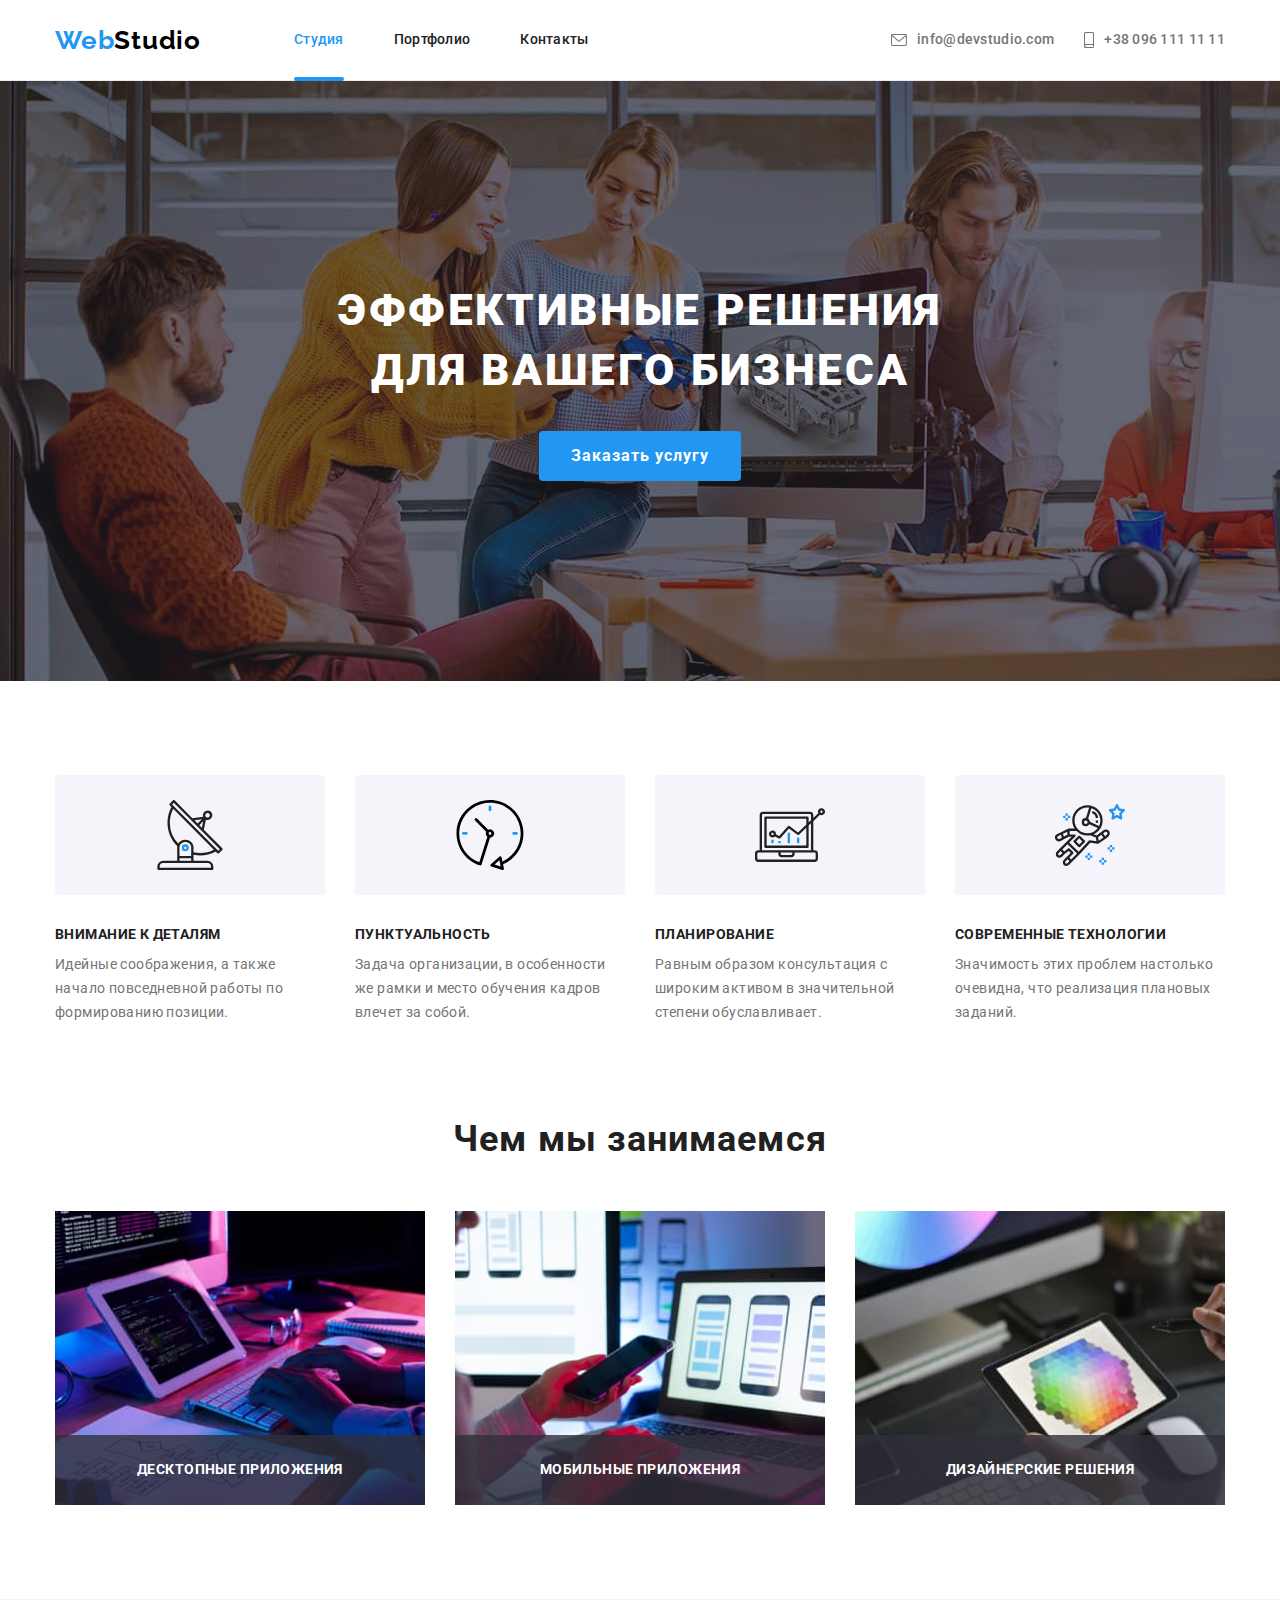
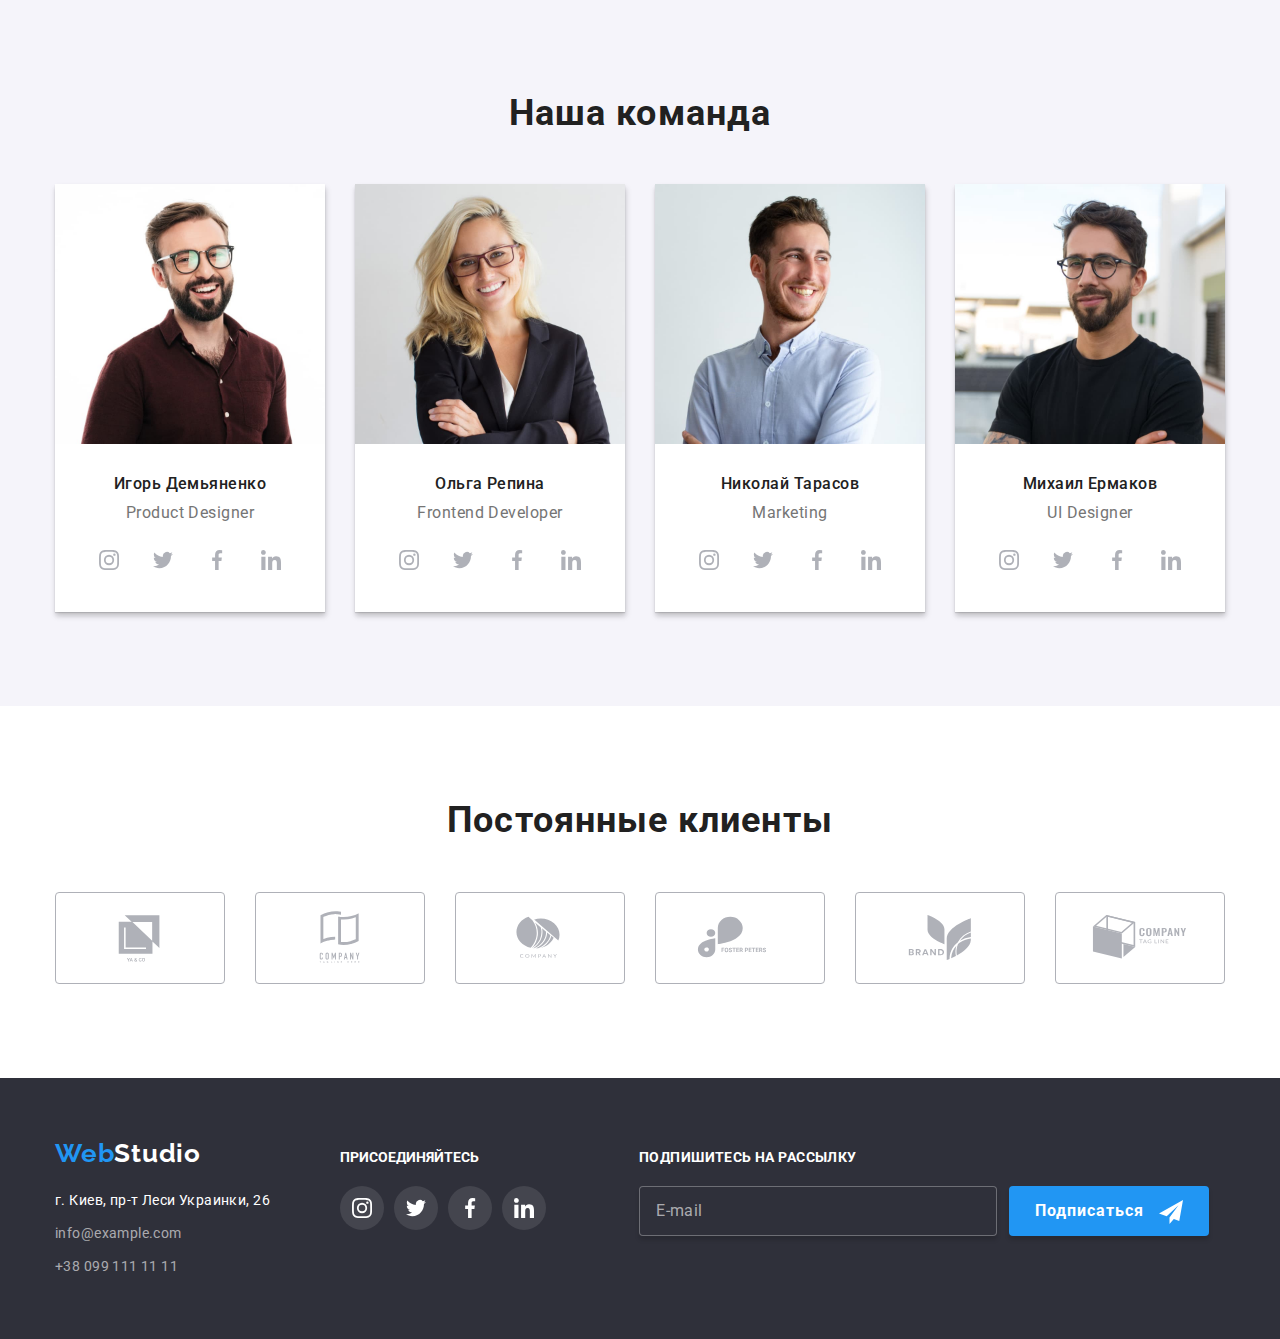
==== commit 267709e8: "added current page state/ reseted style for margins" ====
--- a/index.html
+++ b/index.html
@@ -302,7 +302,7 @@
               <div class="team__card">
                 <h3 class="team__name">Михаил Ермаков</h3>
                 <p class="team__role">UI Designer</p>
-                <ul class="team__social list">
+                <ul class="team__social">
                   <li class="team__icons">
                     <a class="team__link" href="#">
                       <svg class="team__icon" width="20" height="20">
--- a/css/styles.css
+++ b/css/styles.css
@@ -1,101 +1,101 @@
-:root {
-   --white-color: #ffffff;
-   --primary-text-color: rgba(33, 33, 33, 1);
-   --secondary-text-color: rgba(117, 117, 117, 1);
-   --accent-color: rgba(33, 150, 243, 1);
-   --logo-studio-color: #000000;
-   --background-hero: rgba(47, 48, 58, 1);
-   --background-section-team: #F5F4FA;
-   --footer-background-color: rgba(47, 48, 58, 1);
-   --address-links-color: rgba(255, 255, 255, 0.6);
-   --backgroung-buttons-color: rgba(245, 244, 250, 1);
-   --primary-buttons-text-color: rgba(33, 33, 33, 1);
-   --background-for-button: #188CE8;
-   --border-color-cards: rgba(238, 238, 238, 1);
-   --border-for-header: rgba(236, 236, 236, 1);
-   --button-active-color: rgba(245, 244, 250, 1);
-   --color-for-team-cards: rgba(255, 255, 255, 1);
-   --gradient-color: rgba(47, 48, 58, 0.4) 35%;
-   --background-features-card: #F5F4FA;
-   --color-for-join: rgba(255, 255, 255, 1);
-   --icon-color: rgba(175, 177, 184, 1);
-   --color-for-links: rgba(255, 255, 255, 1);
-   --icon-background-color: rgba(255, 255, 255, .1);
-   --overlay-color: rgba(0, 0, 0, 0.2);
-   --modal-window-color: rgba(255, 255, 255, 1);
-   --activity-cards-text-color: rgba(255, 255, 255, 1);
-   --activity-cards-background: rgba(47, 48, 58, 0.8);
-   --ovarlay-examples-cards-color: rgba(33, 150, 243, 0.9);
-   --overlay-examples-text-color: rgba(255, 255, 255, 1);
-   --close-button-color: #000000;
-   --subscribe-title-color: rgba(255, 255, 255, 1);
-   --subscribe-button-color:rgba(255, 255, 255, 1);
-   --subscribe-button-box-shadow: rgba(0, 0, 0, 0.15);
-   --subscribe-button-background-color: rgba(33, 150, 243, 1);
-   --subscribe-button-hover-background-color: #188ce8;
-   --subscribe-icon-color: rgba(255, 255, 255, 1);
-   --subscribe-input-text-color:rgba(255, 255, 255, 0.6);
-   --callback-title-color: rgba(33, 33, 33, 1);
-   --callback-form-lable-color: rgba(117, 117, 117, 1);
-   --callback-form-input-border-color: rgba(33, 33, 33, 0.2);
-   --callback-agreenamt-link-color: rgba(33, 150, 243, 1);
-   --callbackform-agreemant-text: rgba(117, 117, 117, 1);
-   --call-back-form-checkbox-border-color: rgba(33, 33, 33, 1);
-   --checkbox-button-hover-color: #188ce8;
-
-   --timing-function : cubic-bezier(0.4, 0, 0.2, 1);
-}
-
-/* list */
+/* :root {
+  --white-color: #ffffff;
+  --primary-text-color: rgba(33, 33, 33, 1);
+  --secondary-text-color: rgba(117, 117, 117, 1);
+  --accent-color: rgba(33, 150, 243, 1);
+  --logo-studio-color: #000000;
+  --background-hero: rgba(47, 48, 58, 1);
+  --background-section-team: #f5f4fa;
+  --footer-background-color: rgba(47, 48, 58, 1);
+  --address-links-color: rgba(255, 255, 255, 0.6);
+  --backgroung-buttons-color: rgba(245, 244, 250, 1);
+  --primary-buttons-text-color: rgba(33, 33, 33, 1);
+  --background-for-button: #188ce8;
+  --border-color-cards: rgba(238, 238, 238, 1);
+  --border-for-header: rgba(236, 236, 236, 1);
+  --button-active-color: rgba(245, 244, 250, 1);
+  --color-for-team-cards: rgba(255, 255, 255, 1);
+  --gradient-color: rgba(47, 48, 58, 0.4) 35%;
+  --background-features-card: #f5f4fa;
+  --color-for-join: rgba(255, 255, 255, 1);
+  --icon-color: rgba(175, 177, 184, 1);
+  --color-for-links: rgba(255, 255, 255, 1);
+  --icon-background-color: rgba(255, 255, 255, 0.1);
+  --overlay-color: rgba(0, 0, 0, 0.2);
+  --modal-window-color: rgba(255, 255, 255, 1);
+  --activity-cards-text-color: rgba(255, 255, 255, 1);
+  --activity-cards-background: rgba(47, 48, 58, 0.8);
+  --ovarlay-examples-cards-color: rgba(33, 150, 243, 0.9);
+  --overlay-examples-text-color: rgba(255, 255, 255, 1);
+  --close-button-color: #000000;
+  --subscribe-title-color: rgba(255, 255, 255, 1);
+  --subscribe-button-color: rgba(255, 255, 255, 1);
+  --subscribe-button-box-shadow: rgba(0, 0, 0, 0.15);
+  --subscribe-button-background-color: rgba(33, 150, 243, 1);
+  --subscribe-button-hover-background-color: #188ce8;
+  --subscribe-icon-color: rgba(255, 255, 255, 1);
+  --subscribe-input-text-color: rgba(255, 255, 255, 0.6);
+  --callback-title-color: rgba(33, 33, 33, 1);
+  --callback-form-lable-color: rgba(117, 117, 117, 1);
+  --callback-form-input-border-color: rgba(33, 33, 33, 0.2);
+  --callback-agreenamt-link-color: rgba(33, 150, 243, 1);
+  --callbackform-agreemant-text: rgba(117, 117, 117, 1);
+  --call-back-form-checkbox-border-color: rgba(33, 33, 33, 1);
+  --checkbox-button-hover-color: #188ce8;
+
+  --timing-function: cubic-bezier(0.4, 0, 0.2, 1);
+} */
+
+/* list
 .list {
-    padding: 0;
-    margin: 0;
-
-    list-style: none;
-}
+  padding: 0;
+  margin: 0;
+
+  list-style: none;
+} */
 
 /* скрыть заголовки*/
-.title-hidden {
-    position: absolute;
-
-    width: 1px;
-    height: 1px;
-    margin: -1px;
-    border: 0;
-    padding: 0;
-    white-space: nowrap;
-
-    clip-path: inset(100%);
-    clip: rect(0 0 0 0);
-    
-    overflow: hidden;
-}
-
-.checkbox-hidden {
-    position: absolute;
-    
-    width: 1px;
-    height: 1px;
-    margin: -1px;
-    border: 0;
-    padding: 0;
-    white-space: nowrap;
-    
-    clip-path: inset(100%);
-    clip: rect(0 0 0 0);
-    
-    overflow: hidden;
-}
+/* .title-hidden {
+  position: absolute;
+
+  width: 1px;
+  height: 1px;
+  margin: -1px;
+  border: 0;
+  padding: 0;
+  white-space: nowrap;
+
+  clip-path: inset(100%);
+  clip: rect(0 0 0 0);
+
+  overflow: hidden;
+} */
+
+/* .checkbox-hidden {
+  position: absolute;
+
+  width: 1px;
+  height: 1px;
+  margin: -1px;
+  border: 0;
+  padding: 0;
+  white-space: nowrap;
+
+  clip-path: inset(100%);
+  clip: rect(0 0 0 0);
+
+  overflow: hidden;
+} */
 
 /*  */
-body { 
-    color: var(--primary-text-color);
-    background-color: var(--white-color);
-    font-family: Roboto, sans-serif;
-    font-style: normal;
-    font-weight: 400;
-    font-size: 14px;
-} 
+body {
+  color: var(--primary-text-color);
+  background-color: var(--white-color);
+  font-family: Roboto, sans-serif;
+  font-style: normal;
+  font-weight: 400;
+  font-size: 14px;
+}
 
 h1,
 h2,
@@ -105,1001 +105,988 @@
 h6,
 p,
 ul {
-    margin-top: 0;
-    margin-bottom: 0;
+  margin-top: 0;
+  margin-bottom: 0;
 }
 
 .container {
-    width: 1200px;
-    margin: 0 auto;
-    padding: 0 15px;
+  width: 1200px;
+  margin: 0 auto;
+  padding: 0 15px;
 }
 
 .section {
-    padding-top: 94px;
-    padding-bottom: 94px;
+  padding-top: 94px;
+  padding-bottom: 94px;
 }
 
 /* шапка */
-.header {
-   border-bottom: 1px solid var(--border-for-header);
-}
-
-.header-wrapper {
-    display: flex;
-}
-
-.header-nav {
-    display: flex;
-    align-items: center;
+/* .header {
+  border-bottom: 1px solid var(--border-for-header);
+}
+
+.header__wrapper {
+  display: flex;
+}
+
+.header__nav {
+  display: flex;
+  align-items: center;
 }
 
 .header-studio {
-    color: var(--logo-studio-color);
-    text-decoration: none;
-    letter-spacing: 0.03em;
+  color: var(--logo-studio-color);
+  text-decoration: none;
+  letter-spacing: 0.03em;
 }
 
 .logo {
-    display: block;
-
-    color: var(--accent-color);
-    font-family: Raleway, sans-serif;
-    font-weight: 700;
-    font-size: 26px;
-    line-height: 1.19;
-    letter-spacing: 0.03em;
-    text-decoration: none;
+  display: block;
+
+  color: var(--accent-color);
+  font-family: Raleway, sans-serif;
+  font-weight: 700;
+  font-size: 26px;
+  line-height: 1.19;
+  letter-spacing: 0.03em;
+  text-decoration: none;
 }
 
 .logo:focus {
-    color: var(--accent-color);
+  color: var(--accent-color);
 }
 
 .site-nav {
-    display: flex;
-    margin-left: 93px;
+  display: flex;
+  margin-left: 93px;
 }
 
 .site-nav-item:not(:last-child) {
-    margin-right: 50px;
-} 
+  margin-right: 50px;
+}
 
 .site-nav-item {
-    position: relative;
+  position: relative;
 }
 
 .site-nav-link {
-    display: inline-block;
-    padding-top: 32px;
-    padding-bottom: 32px;
-
-    color: var(--primary-text-color);
-    text-decoration: none;
-    font-weight: 500;
-    font-size: 14px;
-    line-height: 1.14;
-    letter-spacing: 0.02em;  
-
-    transition: color 250ms var(--timing-function);
+  display: inline-block;
+  padding-top: 32px;
+  padding-bottom: 32px;
+
+  color: var(--primary-text-color);
+  text-decoration: none;
+  font-weight: 500;
+  font-size: 14px;
+  line-height: 1.14;
+  letter-spacing: 0.02em;
+
+  transition: color 250ms var(--timing-function);
 }
 
 .site-nav-link.current::after {
-    position: absolute;
-    left: 0;
-    bottom: -1px;
-
-    content: '';
-
-    display: block;
-    width: 100%;
-    height: 4px;
-    background-color: var(--accent-color);
-    border-radius: 2px;
+  position: absolute;
+  left: 0;
+  bottom: -1px;
+
+  content: '';
+
+  display: block;
+  width: 100%;
+  height: 4px;
+  background-color: var(--accent-color);
+  border-radius: 2px;
 }
 
 .site-nav-link:hover,
 .site-nav-link:focus {
-    color: var(--accent-color)
+  color: var(--accent-color);
 }
 
 .auth-nav {
-    display: flex;
-    margin-left: auto;
-}
-
-.auth-nav-item:not(:last-child) {
-    margin-right: 30px;
-}
-
-.auth-nav-link {
-    display: flex;
-    align-items: center;
-    
-    padding-top: 32px;
-    padding-bottom: 32px;
-
-    color: var(--secondary-text-color);
-    text-decoration: none;
-    font-weight: 500;
-    font-size: 14px;
-    line-height: 1.14;
-    letter-spacing: 0.02em;
-
-    transition: color 250ms var(--timing-function);
-}
-
-.auth-nav-link:hover, 
+  display: flex;
+  margin-left: auto;
+}
+
+.auth-nav__item:not(:last-child) {
+  margin-right: 30px;
+}
+
+.auth-nav__link {
+  display: flex;
+  align-items: center;
+
+  padding-top: 32px;
+  padding-bottom: 32px;
+
+  color: var(--secondary-text-color);
+  text-decoration: none;
+  font-weight: 500;
+  font-size: 14px;
+  line-height: 1.14;
+  letter-spacing: 0.02em;
+
+  transition: color 250ms var(--timing-function);
+}
+
+.auth-nav-link:hover,
 .auth-nav-link:focus {
-    color: var(--accent-color);
-}
-
-.auth-nav .icon-envelope {
-    margin-right: 10px;
-
-    fill: currentColor;
-}
-
-.auth-nav .icon-smartphone {
-    margin-right: 10px;
-
-    fill: currentColor;
+  color: var(--accent-color);
+}
+
+.auth-nav__icon-envelope {
+  margin-right: 10px;
+
+  fill: currentColor;
+}
+
+.auth-nav__icon-smartphone {
+  margin-right: 10px;
+
+  fill: currentColor;
 }
 
 .current {
-    color: var(--accent-color)
-}
+  color: var(--accent-color);
+} */
 
 /* секция героя с кнопкой */
-.hero {
-    max-width: 1600px;
-    height: 600px;
-    margin: auto;  
-
-    text-align: center;
-
-    background-color: var(--background-hero);   
-    background-image: linear-gradient(
-        var(--gradient-color),
-        var(--gradient-color)),
-        url(../images/background-image.jpg
-        );   
-}
-      
+/* .hero {
+  max-width: 1600px;
+  height: 600px;
+  margin: auto;
+
+  text-align: center;
+
+  background-color: var(--background-hero);
+  background-image: linear-gradient(var(--gradient-color), var(--gradient-color)),
+    url(../images/background-image.jpg);
+}
+
 .hero.section {
-    padding: 200px 0;
-}
-
-.hero .hero-title {
-    margin: 0 auto;
-    width: 696px;
-
-    color: var(--white-color);
-    font-weight: 900;
-    font-size: 44px;
-    line-height: 1.36;
-    text-transform: uppercase;
-    letter-spacing: 0.06em;
-}
-
-.hero .hero-button {
-    /* position: relative; */
-
-    display: block;
-    border: none;
-    border-radius: 4px;
-    padding: 10px 32px;
-    margin: 30px auto 0;
-    min-width: 130px;
-
-    color: var(--white-color);
-    background-color: var(--accent-color);
-    cursor: pointer;
-    font-family: inherit;
-    font-weight: 700;
-    font-size: 16px;
-    line-height: 1.875;
-    letter-spacing: 0.06em;
-
-    transition: background-color 250ms var(--timing-function);
+  padding: 200px 0;
+}
+
+.hero__title {
+  margin: 0 auto;
+  width: 696px;
+
+  color: var(--white-color);
+  font-weight: 900;
+  font-size: 44px;
+  line-height: 1.36;
+  text-transform: uppercase;
+  letter-spacing: 0.06em;
+}
+
+.hero__button {
+  /* position: relative; */
+
+/* display: block;
+  border: none;
+  border-radius: 4px;
+  padding: 10px 32px;
+  margin: 30px auto 0;
+  min-width: 130px;
+
+  color: var(--white-color);
+  background-color: var(--accent-color);
+  cursor: pointer;
+  font-family: inherit;
+  font-weight: 700;
+  font-size: 16px;
+  line-height: 1.875;
+  letter-spacing: 0.06em;
+
+  transition: background-color 250ms var(--timing-function);
 }
 
 .hero .hero-button:hover,
 .hero .hero-button:focus {
-    background-color: var(--background-for-button);
-}
+  background-color: var(--background-for-button);
+} */
+*/
 
 /* особенностей  */
-.features {
-    background-color: var(--white-color);
-}
-
-.features-wrapper {
-    display: flex;
-    flex-wrap: wrap;
-    align-items: center;
-    justify-content: center;
-}
-
-.features .features-item {
-    flex-basis: 270px;
-}
-
-.features-wrapper .features-item:not(:last-child) {
-    margin-right: 30px;
-}
-
-.features .features-title {
-    margin-bottom: 10px;
-    margin-bottom: 10px;
-
-    color: var(--primary-text-color);
-    font-weight: 700;
-    font-size: 14px;
-    line-height: 1.14;
-    text-transform: uppercase;
-    letter-spacing: 0.03em;
-}
-
-.features .features-text {
-    color: var(--secondary-text-color);
-    font-size: 14px;
-    line-height: 1.71;
-    letter-spacing: 0.03em;
+/* .features {
+  background-color: var(--white-color);
+}
+
+.features__wrapper {
+  display: flex;
+  flex-wrap: wrap;
+  align-items: center;
+  justify-content: center;
+}
+
+.features__item {
+  flex-basis: 270px;
+}
+
+.features__item:not(:last-child) {
+  margin-right: 30px;
+}
+
+.features__title {
+  margin-bottom: 10px;
+  margin-bottom: 10px;
+
+  color: var(--primary-text-color);
+  font-weight: 700;
+  font-size: 14px;
+  line-height: 1.14;
+  text-transform: uppercase;
+  letter-spacing: 0.03em;
+}
+
+.features__text {
+  color: var(--secondary-text-color);
+  font-size: 14px;
+  line-height: 1.71;
+  letter-spacing: 0.03em;
 }
 
 .features-icon {
-    display: flex;
-    align-items: center;
-    justify-content: center;
-    margin-bottom: 32px;
-
-
-    border-radius: 4px;
-
-    height: 120px;
-
-    background-color: var(--background-features-card);
-}
-
- /* чем мы занимаемся */
-.activity.section {
-    padding-top: 0px;
-
-    background-color: var(--white-color);
-}
-
-.activity .activity-title {
-    margin-bottom: 50px;
-
-    color: var(--primary-text-color);
-    font-weight: 700;
-    font-size: 36px;
-    line-height: 1.16;
-    text-align: center;
-    letter-spacing: 0.03em;
-}
-
-.activity-wrapper {
-    display: flex;
-}
-
-.activity-wrapper .activity-item:not(:last-child) {
-    margin-right: 30px;
-}
-
-.activity .activity-picture {
-    display: block;
-}
-
-.activity-wrap {
-    position: relative;
-}
-
-.activity-description {
-    position: absolute;
-
-    bottom: 0;
-    width: 100%;
-    padding: 27px 0;
-    
-    background-color: var(--activity-cards-background);
-    color: var(--activity-cards-text-color);
-    font-weight: 700;
-    line-height: 1.14;
-    text-align: center;
-    letter-spacing: 0.03em;
-    text-transform: uppercase;
-
-
-}
+  display: flex;
+  align-items: center;
+  justify-content: center;
+  margin-bottom: 32px;
+
+  border-radius: 4px;
+
+  height: 120px;
+
+  background-color: var(--background-features-card);
+} */
+
+/* чем мы занимаемся */
+/* .activity {
+  padding-top: 0px;
+
+  background-color: var(--white-color);
+}
+
+.activity__title {
+  margin-bottom: 50px;
+
+  color: var(--primary-text-color);
+  font-weight: 700;
+  font-size: 36px;
+  line-height: 1.16;
+  text-align: center;
+  letter-spacing: 0.03em;
+}
+
+.activity__wrapper {
+  display: flex;
+}
+
+.activity__item:not(:last-child) {
+  margin-right: 30px;
+}
+
+.activity__picture {
+  display: block;
+}
+
+.activity__wrap {
+  position: relative;
+}
+
+.activity__description {
+  position: absolute;
+
+  bottom: 0;
+  width: 100%;
+  padding: 27px 0;
+
+  background-color: var(--activity-cards-background);
+  color: var(--activity-cards-text-color);
+  font-weight: 700;
+  line-height: 1.14;
+  text-align: center;
+  letter-spacing: 0.03em;
+  text-transform: uppercase;
+} */
 /* наша команда */
-.team {
-    background-color: var(--background-section-team);
-}
-
-.team .team-title {
-    margin-bottom: 50px;
-
-    color: var(--primary-text-color);
-    text-align: center;
-    font-weight: 700;
-    font-size: 36px;
-    line-height: 1.16;
-    letter-spacing: 0.03em;
-}
-
-.team-wrapper {
-    display: flex;
-}
-
-.team-wrapper .item {
-    background-color: var(--color-for-team-cards);
-    box-shadow: 0px 1px 1px rgba(0, 0, 0, 0.12),
-        0px 4px 4px rgba(0, 0, 0, 0.06),
-        1px 4px 6px rgba(0, 0, 0, 0.16);
-}
-
-.team-wrapper .item:not(:last-child) {
-    margin-right: 30px;
-}
-
-.team-wrapper .card {
-    padding-top: 30px;
-    padding-bottom: 30px;
-}
-
-.team-wrapper img {
-    display: block;
-}
-
-.team .team-name {
-    margin-bottom: 10px;
-
-    color: var(--primary-text-color);
-    text-align: center;
-    font-weight: 500;
-    font-size: 16px;
-    line-height: 1.19;
-    letter-spacing: 0.03em;
-}
-
-.team .team-role {
-    margin-bottom: 16px;
-
-    color: var(--secondary-text-color);
-    text-align: center;
-    font-size: 16px;
-    line-height: 1.19;
-    letter-spacing: 0.03em;
-}
-
-.team .team-social {
-    display: flex;
-    justify-content: center;
-    align-items: center;
-
-}
+/* .team {
+  background-color: var(--background-section-team);
+}
+
+.team__title {
+  margin-bottom: 50px;
+
+  color: var(--primary-text-color);
+  text-align: center;
+  font-weight: 700;
+  font-size: 36px;
+  line-height: 1.16;
+  letter-spacing: 0.03em;
+}
+
+.team__wrapper {
+  display: flex;
+}
+
+.team__item {
+  background-color: var(--color-for-team-cards);
+  box-shadow: 0px 1px 1px rgba(0, 0, 0, 0.12), 0px 4px 4px rgba(0, 0, 0, 0.06),
+    1px 4px 6px rgba(0, 0, 0, 0.16);
+}
+
+.team__item:not(:last-child) {
+  margin-right: 30px;
+}
+
+.team__card {
+  padding-top: 30px;
+  padding-bottom: 30px;
+}
+
+.team__img {
+  display: block;
+}
+
+.team__name {
+  margin-bottom: 10px;
+
+  color: var(--primary-text-color);
+  text-align: center;
+  font-weight: 500;
+  font-size: 16px;
+  line-height: 1.19;
+  letter-spacing: 0.03em;
+}
+
+.team__role {
+  margin-bottom: 16px;
+
+  color: var(--secondary-text-color);
+  text-align: center;
+  font-size: 16px;
+  line-height: 1.19;
+  letter-spacing: 0.03em;
+}
+
+.team__social {
+  display: flex;
+  justify-content: center;
+  align-items: center;
+}
+
 .team-icons:not(:last-child) {
-    margin-right: 10px;
-}
-
-.team-link {
-    display: flex;
-    width: 44px;
-    height: 44px;
-    border-radius: 50%;
-
-    justify-content: center;
-    align-items: center; 
-    color: var(--icon-color); 
-    transition: background-color 250ms var(--timing-function), color 250ms var(--timing-function);
-}
-
-.team-icon {
-    fill: currentColor;
-}
-
-.team-link:hover,
-.team-link:focus {
-    background-color: var(--accent-color);
-    color: var(--color-for-team-cards);
-}
+  margin-right: 10px;
+}
+
+.team__link {
+  display: flex;
+  width: 44px;
+  height: 44px;
+  border-radius: 50%;
+
+  justify-content: center;
+  align-items: center;
+  color: var(--icon-color);
+  transition: background-color 250ms var(--timing-function), color 250ms var(--timing-function);
+}
+
+.team__link:hover,
+.team__link:focus {
+  background-color: var(--accent-color);
+  color: var(--color-for-team-cards);
+}
+
+.team__icon {
+  fill: currentColor;
+} */
 
 /* постоянные клиенты */
-.clients .clients-title {
-    color: var(--primary-text-color);
-    font-weight: 700;
-    font-size: 36px;
-    line-height: 1.16;
-    letter-spacing: 0.03em;
-    text-align: center;
-
-    margin-bottom: 50px;
-
-}
-
-.clients .clients-wrapper {
-    display: flex;     
-}
-
-.clients .clients-item {
-    flex-basis: 170px;
-}
-
-.clients .clients-item:not(:last-child){
-    margin-right: 30px;
-}
-
-.clients .clients-link {
-    display: flex;
-    
-    height: 92px;
-    justify-content: center;
-    align-items: center;
-
-
-    border: 1px solid #AFB1B8;
-    border-radius: 4px;
-    color: var(--icon-color);
-
-    transition: color 250ms var(--timing-function), border-color 250ms var(--timing-function);
-}
-
-.clients .clients-link:hover,
-.clients .clients-link:focus {
-    color: var(--accent-color);
-    border-color: var(--accent-color);
-}
-
-.clients .clients-icon {
-    fill: currentColor;
-}
+/* .clients__title {
+  color: var(--primary-text-color);
+  font-weight: 700;
+  font-size: 36px;
+  line-height: 1.16;
+  letter-spacing: 0.03em;
+  text-align: center;
+
+  margin-bottom: 50px;
+}
+
+.clients__wrapper {
+  display: flex;
+}
+
+.clients__item {
+  flex-basis: 170px;
+}
+
+.clients__item:not(:last-child) {
+  margin-right: 30px;
+}
+
+.clients__link {
+  display: flex;
+
+  height: 92px;
+  justify-content: center;
+  align-items: center;
+
+  border: 1px solid #afb1b8;
+  border-radius: 4px;
+  color: var(--icon-color);
+
+  transition: color 250ms var(--timing-function), border-color 250ms var(--timing-function);
+}
+
+.clients__link:hover,
+.clients__link:focus {
+  color: var(--accent-color);
+  border-color: var(--accent-color);
+}
+
+.clients__icon {
+  fill: currentColor;
+} */
 
 /* футер */
-.footer {
-    padding-top: 60px;
-    padding-bottom: 60px;
-    background-color: var(--footer-background-color);
-}
-.footer .footer-studio {
-    color: var(--white-color);
-}
-
-.footer .logo:focus {
-    color: var(--accent-color);
+/* .footer {
+  padding-top: 60px;
+  padding-bottom: 60px;
+  background-color: var(--footer-background-color);
+}
+
+.footer__wrapper {
+  display: flex;
+  align-items: baseline;
+}
+
+.logo--white {
+  color: var(--white-color);
+}
+
+.logo__footer {
+  margin-bottom: 20px;
 }
 
 /* адресс */
-.footer .logo {
-    margin-bottom: 20px;
-}
-
-.address .item:not(:last-child) {
-    margin-bottom: 9px;
-}
-
-.address .address-link {
-    color: var(--white-color);
-    text-decoration: none;
-    font-style: normal;
-    line-height: 1.71;
-    letter-spacing: 0.03em;
+
+/* .address__item:not(:last-child) {
+  margin-bottom: 9px;
+}
+
+.address__link {
+  color: var(--white-color);
+  text-decoration: none;
+  font-style: normal;
+  line-height: 1.71;
+  letter-spacing: 0.03em;
 }
 
 .address .address-link:focus {
-    color: var(--white-color);
+  color: var(--white-color);
 }
 
 .address .link {
-    color: var(--address-links-color);
-    text-decoration: none;
-    font-style: normal;
-    line-height: 1.71;
-    letter-spacing: 0.03em;
-
-    transition: color 250ms var(--timing-function);
-}
-
-.address .link:hover, 
+  color: var(--address-links-color);
+  text-decoration: none;
+  font-style: normal;
+  line-height: 1.71;
+  letter-spacing: 0.03em;
+
+  transition: color 250ms var(--timing-function);
+}
+
+.address .link:hover,
 .address .link:focus {
-    color: var(--accent-color);
-}
-
-.footer-wrapper {
-    display: flex;
-    align-items: baseline;
-}
-
-.social-wrapper {
-    margin-left: 70px;
-
-}
-
-.social-title {
-    margin-bottom: 20px;
-
-    color: var(--color-for-join);
-    font-weight: 700;
-    font-size: 14px;
-    line-height: 1.14;
-    text-transform: uppercase;
-}
-
-.social-list {
-    display: flex;
-}
-
-.social-item:not(:last-child) {
-    margin-right: 10px;
-}
-
-.social-link {
-    display: flex;
-    width: 44px;
-    height: 44px;
-    border-radius: 50%;
-
-    justify-content: center;
-    align-items: center;
-    color: var(--color-for-links);
-    background-color: var(--icon-background-color);
-
-    transition: background-color 250ms var(--timing-function);
-}
-
-.social-icon {
-    fill: currentColor;
-}
-
-.social-link:hover,
-.social-link:focus {
-    background-color: var(--accent-color);
-}
-
-.subscribe-wrapper {
-    margin-left: 93px;
-}
-
-.subscribe-title {
-    margin-bottom: 20px;
-
-    font-size: 14px;
-    line-height: 1.14;
-    font-weight: 700;
-    text-transform: uppercase;
-    letter-spacing: 0.03em;
-    
-    color: var(--subscribe-title-color);
-}
-
-.subscribe-form {
-    display: flex;
-
-}
-
-.subscribe-button {
-    display: inline-block;
-
-    transition: background-color 250ms var(--timing-function);
-
-    min-width: 200px;
-    padding: 10px 0;
-    margin-left: 12px;
-    vertical-align: middle;
-    box-shadow: 0px 4px 4px var(--subscribe-button-box-shadow);
-    border: transparent;
-    border-radius: 4px;
-
-    background-color: var(--subscribe-button-background-color);
-    cursor: pointer;
-    
-    font-size: 16px;
-    line-height: 1.87;
-    font-weight: 700;
-    text-align: center;
-    letter-spacing: 0.06em;
-    color: var(--subscribe-button-color);
+  color: var(--accent-color);
+} */ */
+/* 
+.social__wrapper {
+  margin-left: 70px;
+}
+
+.social__title {
+  margin-bottom: 20px;
+
+  color: var(--color-for-join);
+  font-weight: 700;
+  font-size: 14px;
+  line-height: 1.14;
+  text-transform: uppercase;
+}
+
+.social__list {
+  display: flex;
+}
+
+.social__item:not(:last-child) {
+  margin-right: 10px;
+}
+
+.social__link {
+  display: flex;
+  width: 44px;
+  height: 44px;
+  border-radius: 50%;
+
+  justify-content: center;
+  align-items: center;
+  color: var(--color-for-links);
+  background-color: var(--icon-background-color);
+
+  transition: background-color 250ms var(--timing-function);
+}
+
+.social__icon {
+  fill: currentColor;
+}
+
+.social__link:hover,
+.social__link:focus {
+  background-color: var(--accent-color);
+} */
+
+/* .subscribe__wrapper {
+  margin-left: 93px;
+}
+
+.subscribe__title {
+  margin-bottom: 20px;
+
+  font-size: 14px;
+  line-height: 1.14;
+  font-weight: 700;
+  text-transform: uppercase;
+  letter-spacing: 0.03em;
+
+  color: var(--subscribe-title-color);
+}
+
+.subscribe__form {
+  display: flex;
+}
+
+.subscribe__input {
+  padding-left: 16px;
+  min-width: 358px;
+
+  border: 1px solid rgba(255, 255, 255, 0.3);
+  border-radius: 4px;
+  box-shadow: 0px 4px 4px 0px rgba(0, 0, 0, 0.15);
+
+  background-color: var(--footer-background-color);
+
+  font-size: 16px;
+  line-height: 1.25;
+  font-weight: 400;
+  font-style: normal;
+  letter-spacing: 0.03em;
+  color: var(--subscribe-input-text-color);
+}
+
+.subscribe__isnput::placeholder {
+  font-size: 16px;
+  line-height: 1.25;
+  letter-spacing: 0.03em;
+  color: var(--subscribe-input-text-color);
+}
+
+.subscribe__button {
+  display: inline-block;
+
+  transition: background-color 250ms var(--timing-function);
+
+  min-width: 200px;
+  padding: 10px 0;
+  margin-left: 12px;
+  vertical-align: middle;
+  box-shadow: 0px 4px 4px var(--subscribe-button-box-shadow);
+  border: transparent;
+  border-radius: 4px;
+
+  background-color: var(--subscribe-button-background-color);
+  cursor: pointer;
+
+  font-size: 16px;
+  line-height: 1.87;
+  font-weight: 700;
+  text-align: center;
+  letter-spacing: 0.06em;
+  color: var(--subscribe-button-color);
 }
 
 .subscribe-button:hover {
-    background-color: var(--subscribe-button-hover-background-color);
-}
-
-.subscribe-icon {
-    margin-left: 10px;
-    vertical-align: middle;
-
-    fill: var(--subscribe-icon-color);
-}
-
-.subscribe-input {
-    padding-left: 16px;
-    min-width: 358px;
-
-    border: 1px solid rgba(255, 255, 255, 0.3);
-    border-radius: 4px;
-    box-shadow: 0px 4px 4px 0px rgba(0, 0, 0, 0.15);
-
-    background-color: var(--footer-background-color);
-
-    font-size: 16px;
-    line-height: 1.25;
-    font-weight: 400;
-    font-style: normal;
-    letter-spacing: 0.03em;
-    color: var(--subscribe-input-text-color);
-}
-
-.subscribe-input::placeholder {
-    font-size: 16px;
-    line-height: 1.25;
-    letter-spacing: 0.03em;
-    color: var(--subscribe-input-text-color);
-}
+  background-color: var(--subscribe-button-hover-background-color);
+}
+
+.subscribe__icon {
+  margin-left: 10px;
+  vertical-align: middle;
+
+  fill: var(--subscribe-icon-color);
+} */
+
 /* секция фильтров на сайте  */
-.filters-button {
-    display: block;
-    border: none;
-    border-radius: 4px;
-    min-width: 73px;
-    padding: 6px 22px;
-
-    color: var(--primary-buttons-text-color);
-    background-color: var(--backgroung-buttons-color);
-    font-family: inherit;
-    cursor: pointer;
-    font-weight: 500;
-    font-size: 16px;
-    line-height: 1.6;
-    letter-spacing: 0.03em;
-
-    transition: color 250ms var(--timing-function), background-color 250ms var(--timing-function), box-shadow 250ms var(--timing-function);
-}
-
-.filters-button:hover, 
+/* .filters__button {
+  display: block;
+  border: none;
+  border-radius: 4px;
+  min-width: 73px;
+  padding: 6px 22px;
+
+  color: var(--primary-buttons-text-color);
+  background-color: var(--backgroung-buttons-color);
+  font-family: inherit;
+  cursor: pointer;
+  font-weight: 500;
+  font-size: 16px;
+  line-height: 1.6;
+  letter-spacing: 0.03em;
+
+  transition: color 250ms var(--timing-function), background-color 250ms var(--timing-function),
+    box-shadow 250ms var(--timing-function);
+}
+
+.filters-button:hover,
 .filters-button:focus {
-    color: var(--white-color);
-    background-color: var(--accent-color);
-    box-shadow: 0px 3px 1px rgb(0 0 0 / 10%), 0px 1px 2px rgb(0 0 0 / 8%), 0px 2px 2px rgb(0 0 0 / 12%);
-    
-}
-
+  color: var(--white-color);
+  background-color: var(--accent-color);
+} */
+/* 
 .filters-button.button-active {
-    color: var(--button-active-color);
-    background-color: var(--accent-color);
-    box-shadow: 0px 3px 1px rgb(0 0 0 / 10%), 0px 1px 2px rgb(0 0 0 / 8%), 0px 2px 2px rgb(0 0 0 / 12%);
-}
-
-.filters-wrapper {
-    display: flex;
-    justify-content: center;
-
-    margin-bottom: 50px;
-}
-
-.filters-item:not(:last-child) {
-    margin-right: 8px;
-}
+  color: var(--button-active-color);
+  background-color: var(--accent-color);
+  box-shadow: 0px 3px 1px rgb(0 0 0 / 10%), 0px 1px 2px rgb(0 0 0 / 8%),
+    0px 2px 2px rgb(0 0 0 / 12%);
+} */
+
+/* .filters-wrapper {
+  display: flex;
+  justify-content: center;
+
+  margin-bottom: 50px;
+} */
+
+/* .filters-item:not(:last-child) {
+  margin-right: 8px;
+} */
 
 /* секция примеры работ */
-.examples .examples-title {
-    margin-bottom: 4px;
-
-    color: var(--primary-text-color);
-    font-weight: 700;
-    font-size: 18px;
-    line-height: 2;
-    letter-spacing: 0.06em;
+/* .examples .examples-title {
+  margin-bottom: 4px;
+
+  color: var(--primary-text-color);
+  font-weight: 700;
+  font-size: 18px;
+  line-height: 2;
+  letter-spacing: 0.06em;
 }
 
 .examples .examples-text {
-    color: var(--secondary-text-color);
-    font-size: 16px;
-    line-height: 1.9;
-    letter-spacing: 0.03em;
-}
-
-.examples-wrapper .picture {
-    display: block;
-}
-
-.examples-wrapper {
-    display: flex;
-    flex-wrap: wrap;
+  color: var(--secondary-text-color);
+  font-size: 16px;
+  line-height: 1.9;
+  letter-spacing: 0.03em;
+} */
+
+/* .examples-wrapper .picture {
+  display: block;
+} */
+
+/* .examples-wrapper {
+  display: flex;
+  flex-wrap: wrap;
 }
 
 .examples-wrapper .item {
-    margin-right: 30px;
-    margin-bottom: 30px;
+  margin-right: 30px;
+  margin-bottom: 30px;
 }
 
 .examples-wrapper .item:nth-child(3n) {
-    margin-right: 0;
+  margin-right: 0;
 }
 
 .examples-wrapper .item:nth-last-child(-n + 3) {
-    margin-bottom: 0;
-}
-
-.examples-wrapper .card {
-    padding: 20px 24px;
-
-    border-right: 1px solid var(--border-color-cards);
-    border-left: 1px solid var(--border-color-cards);
-    border-bottom: 1px solid var(--border-color-cards);
-}
-
-.examples-link {
-    display: inline-block;
-
-    transition: box-shadow 250ms var(--timing-function);
-
-    text-decoration: none;
+  margin-bottom: 0;
+} */
+
+/* .examples-wrapper .card {
+  padding: 20px 24px;
+
+  border-right: 1px solid var(--border-color-cards);
+  border-left: 1px solid var(--border-color-cards);
+  border-bottom: 1px solid var(--border-color-cards);
+} */
+
+/* .examples-link {
+  display: inline-block;
+
+  transition: box-shadow 250ms var(--timing-function);
+
+  text-decoration: none;
 }
 
 .examples-link:hover,
 .examples-link:focus {
-    cursor: pointer;
- 
-    box-shadow: 0px 3px 1px rgb(0 0 0 / 10%), 0px 1px 2px rgb(0 0 0 / 8%), 0px 2px 2px rgb(0 0 0 / 12%);
-}
-
-.examples-overlay {
-    position: relative;
-    overflow: hidden;
-}
-
-.overlay-text {
-    position: absolute;
-    top: 0;
-    left: 0;
-
-    transform: translateY(100%);
-
-    padding: 63px 24px;
-    width: 100%;
-    height: 100%;
-    
-    color: var(--overlay-examples-text-color);
-    background-color: var(--ovarlay-examples-cards-color);
-    font-size: 18px;
-    line-height: 1.55;
-    letter-spacing: 0.03em;
-
-    transition: transform 250ms cubic-bezier(0.4, 0, 0.2, 1);
-
+  cursor: pointer;
+
+  box-shadow: 0px 3px 1px rgb(0 0 0 / 10%), 0px 1px 2px rgb(0 0 0 / 8%),
+    0px 2px 2px rgb(0 0 0 / 12%);
+} */
+
+/* .examples-overlay {
+  position: relative;
+  overflow: hidden;
+} */
+
+/* .overlay-text {
+  position: absolute;
+  top: 0;
+  left: 0;
+
+  transform: translateY(100%);
+
+  padding: 63px 24px;
+  width: 100%;
+  height: 100%;
+
+  color: var(--overlay-examples-text-color);
+  background-color: var(--ovarlay-examples-cards-color);
+  font-size: 18px;
+  line-height: 1.55;
+  letter-spacing: 0.03em;
+
+  transition: transform 250ms cubic-bezier(0.4, 0, 0.2, 1);
 }
 .examples-link:hover .overlay-text {
-    transform: translateY(0);
-}
+  transform: translateY(0);
+} */
 
 /* модальное окно */
-.backdrop {
-    position: fixed;
-
-    top: 0;
-    left: 0;
-    
-    transition: opacity 250ms var(--timing-function), visibility 250ms var(--timing-function);
-
-    width: 100vw;
-    height: 100vh;
-
-    background-color: var(--overlay-color);
+/* .backdrop {
+  position: fixed;
+
+  top: 0;
+  left: 0;
+
+  transition: opacity 250ms var(--timing-function), visibility 250ms var(--timing-function);
+
+  width: 100vw;
+  height: 100vh;
+
+  background-color: var(--overlay-color);
 }
 
 .backdrop.is-hidden {
-    opacity: 0;
-    visibility: hidden;
-    pointer-events: none;
+  opacity: 0;
+  visibility: hidden;
+  pointer-events: none;
 }
 
 .modal {
-    position: absolute;
-
-    left: 50%;
-    top: 50%;
-    transform: translate( -50%, -50%);
-
-    width: 528px;
-
-    box-shadow: 0px 1px 3px rgba(0, 0, 0, 0.12), 0px 1px 1px rgba(0, 0, 0, 0.14), 0px 2px 1px rgba(0, 0, 0, 0.2);
-    border-radius: 4px;
-    background-color: var(--modal-window-color);
-    
-}
-
-.modal-close-button {
-    position: absolute;
-
-    top: 8px;
-    right: 8px;
-
-    display: flex;
-    justify-content: center;
-    align-items: center;
-
-    width: 30px;
-    height: 30px;
-
-    transition: fill 250ms var(--timing-function);
-    
-    border: 1px solid rgba(0, 0, 0, 0.1);
-    border-radius: 50%;
-    background-color: transparent;
-    cursor: pointer;
-    
-    fill: var(--close-button-color);
+  position: absolute;
+
+  left: 50%;
+  top: 50%;
+  transform: translate(-50%, -50%);
+
+  width: 528px;
+
+  box-shadow: 0px 1px 3px rgba(0, 0, 0, 0.12), 0px 1px 1px rgba(0, 0, 0, 0.14),
+    0px 2px 1px rgba(0, 0, 0, 0.2);
+  border-radius: 4px;
+  background-color: var(--modal-window-color);
+}
+
+.modal-button--close {
+  position: absolute;
+
+  top: 8px;
+  right: 8px;
+
+  display: flex;
+  justify-content: center;
+  align-items: center;
+
+  width: 30px;
+  height: 30px;
+
+  transition: fill 250ms var(--timing-function);
+
+  border: 1px solid rgba(0, 0, 0, 0.1);
+  border-radius: 50%;
+  background-color: transparent;
+  cursor: pointer;
+
+  fill: var(--close-button-color);
 }
 
 .modal-close-button:hover {
-    fill: var(--accent-color);
-}
-
-.callback-form {
-    display: flex;
-    flex-direction: column;
-
-    padding: 40px;
-}
-
-.callback-form-title {
-    display: block;
-    margin-bottom: 12px;
-
-    font-size: 20px;
-    line-height: 1.15;
-    letter-spacing: 0.03em;
-    text-align: center;
-    color: var(--callback-title-color);
+  fill: var(--accent-color);
+} */
+
+/* .callback-form {
+  display: flex;
+  flex-direction: column;
+
+  padding: 40px;
+}
+
+.callback-form__title {
+  display: block;
+  margin-bottom: 12px;
+
+  font-size: 20px;
+  line-height: 1.15;
+  letter-spacing: 0.03em;
+  text-align: center;
+  color: var(--callback-title-color);
 }
 
 .callback-form-lable {
-    margin-bottom: 4px;
-
-    font-size: 12px;
-    line-height: 1.16;
-    letter-spacing: 0.01em;
-    color: var(--callback-form-lable-color)
+  margin-bottom: 4px;
+
+  font-size: 12px;
+  line-height: 1.16;
+  letter-spacing: 0.01em;
+  color: var(--callback-form-lable-color);
 }
 
 .callback-form-field {
-    position: relative;
+  position: relative;
 }
 
 .callback-form-input {
-    transition: border-color 250ms var(--timing-function);
-    height: 40px;
-    width: 100%;
-    margin-bottom: 10px;
-    padding-left: 42px;
-
-    border: 1px solid var(--callback-form-input-border-color);
-    border-radius: 4px;
+  transition: border-color 250ms var(--timing-function);
+  height: 40px;
+  width: 100%;
+  margin-bottom: 10px;
+  padding-left: 42px;
+
+  border: 1px solid var(--callback-form-input-border-color);
+  border-radius: 4px;
 }
 
 .callback-form-input:focus {
-    border-color: var(--accent-color);
-    outline: 0;
+  border-color: var(--accent-color);
+  outline: 0;
 }
 
 .callback-form-input-icon {
-    position: absolute;
-    transition: fill 250ms var(--timing-function);
-    
-    top: 11px;
-    left: 12px;
-    fill: #212121;
-}
-
-.callback-form-input:focus~.callback-form-input-icon {
-    fill: var(--accent-color);
-
+  position: absolute;
+  transition: fill 250ms var(--timing-function);
+
+  top: 11px;
+  left: 12px;
+  fill: #212121;
+}
+
+.callback-form-input:focus ~ .callback-form-input-icon {
+  fill: var(--accent-color);
 }
 
 .callback-form-comment {
-    transition: border-color 250ms var(--timing-function);
-
-    padding: 12px 16px;
-    width: 448px;
-    height: 120px;
-
-    border: 1px solid rgba(33, 33, 33, 0.2);
-    border-radius: 4px;
-    resize: none;
+  transition: border-color 250ms var(--timing-function);
+
+  padding: 12px 16px;
+  width: 448px;
+  height: 120px;
+
+  border: 1px solid rgba(33, 33, 33, 0.2);
+  border-radius: 4px;
+  resize: none;
 }
 
 .callback-form-comment:focus {
-    outline: 0;
-    border-color: var(--accent-color);
+  outline: 0;
+  border-color: var(--accent-color);
 }
 
 .callback-form-comment::placeholder {
-    font-family: 'Roboto';
-    font-style: normal;
-    font-weight: 400;
-    font-size: 14px;
-    line-height: 16px;
-    letter-spacing: 0.01em;
-    
-    color: rgba(117, 117, 117, 0.5);
-}
-
-.callback-form-checkbox {
-    display: flex;
-    align-items: center;
-    justify-content: center;
-
-    margin-top: 20px;
-    margin-bottom: 30px;
+  font-family: 'Roboto';
+  font-style: normal;
+  font-weight: 400;
+  font-size: 14px;
+  line-height: 16px;
+  letter-spacing: 0.01em;
+
+  color: rgba(117, 117, 117, 0.5);
+} */
+
+/* .callback-form-checkbox {
+  display: flex;
+  align-items: center;
+  justify-content: center;
+
+  margin-top: 20px;
+  margin-bottom: 30px;
 }
 
 .callback-form-checkbox-icon-wrap {
-    transition: border-color 250ms var(--timing-function), background-color 250ms var(--timing-function), fill 250ms var(--timing-function);
-
-    display: inline-flex;
-    align-items: center;
-    margin-right: 7px;
-
-    width: 16px;
-    height: 15px;
-    
-    border: 2px solid var(--call-back-form-checkbox-border-color);
-    border-radius: 2px;
-    fill: var(--white-color);
-    
-    
-}
-
-.callback-form-checkbox-icon-wrap:focus-within {
-    outline: 2px solid var(--accent-color);
+  transition: border-color 250ms var(--timing-function),
+    background-color 250ms var(--timing-function), fill 250ms var(--timing-function);
+
+  display: inline-flex;
+  align-items: center;
+  margin-right: 7px;
+
+  width: 16px;
+  height: 15px;
+
+  border: 2px solid var(--call-back-form-checkbox-border-color);
+  border-radius: 2px;
+  fill: var(--white-color);
+}
+
+.callback-form-checkbox-icon-wrap:focus {
+  outline: 2px solid var(--accent-color);
 }
 
 .callback-form-checkbox-input:checked + .callback-form-checkbox-icon-wrap {
-    border-color: var(--accent-color);
-    background-color: var(--accent-color);
-    fill: var(--white-color);
+  border-color: var(--accent-color);
+  background-color: var(--accent-color);
+  fill: var(--white-color);
 }
 
 .callback-form-agreement-link {
-    line-height: 1.71;
-        
-    letter-spacing: 0.03em;
-    text-decoration-line: underline;
-    
-    color: var(--callback-agreenamt-link-color)
+  line-height: 1.71;
+
+  letter-spacing: 0.03em;
+  text-decoration-line: underline;
+
+  color: var(--callback-agreenamt-link-color);
 }
 
 .callback-form-agreement-text {
-    line-height: 1.71;
-        
-    letter-spacing: 0.03em;
-    
-    color: var(--callbackform-agreemant-text);
+  line-height: 1.71;
+
+  letter-spacing: 0.03em;
+
+  color: var(--callbackform-agreemant-text);
 }
 
 .callback-form-button {
-    transition: background-color 250ms var(--timing-function);
-
-    display: inline-block;
-    margin: 0 auto;
-    height: 50px;
-    width: 200px;
-    background-color: rgba(33, 150, 243, 1);
-    border-radius: 4px;
-    border: transparent;
-    cursor: pointer;
-
-    font-weight: 700;
-    font-size: 16px;
-    line-height: 1.87;
-    color: var(--white-color);
-    letter-spacing: 0.06em;
-    box-shadow: 0px 1px 3px rgba(0, 0, 0, 0.12), 0px 1px 1px rgba(0, 0, 0, 0.14), 0px 2px 1px rgba(0, 0, 0, 0.2);
-
+  transition: background-color 250ms var(--timing-function);
+
+  display: inline-block;
+  margin: 0 auto;
+  height: 50px;
+  width: 200px;
+  background-color: rgba(33, 150, 243, 1);
+  border-radius: 4px;
+  border: transparent;
+  cursor: pointer;
+
+  font-weight: 700;
+  font-size: 16px;
+  line-height: 1.87;
+  color: var(--white-color);
+  letter-spacing: 0.06em;
+  box-shadow: 0px 1px 3px rgba(0, 0, 0, 0.12), 0px 1px 1px rgba(0, 0, 0, 0.14),
+    0px 2px 1px rgba(0, 0, 0, 0.2);
 }
 
 .callback-form-button:hover {
-    background-color: var(--checkbox-button-hover-color);
-}
+  background-color: var(--checkbox-button-hover-color);
+} */
--- a/css/main.min.css
+++ b/css/main.min.css
@@ -3,5 +3,5 @@
  Consolas,  'Liberation Mono',  Menlo,- monospace;font-size:1em}small{font-size:80%}sub,sup{font-size:75%;line-height:0;position:relative;vertical-align:baseline}sub{bottom:-0.25em}sup{top:-0.5em}table{text-indent:0;border-color:inherit}button,input,optgroup,select,textarea{font-family:inherit;font-size:100%;line-height:1.15;margin:0}button,select{text-transform:none}button,[type='button'],[type='reset'],[type='submit']{-webkit-appearance:button}::-moz-focus-inner{border-style:none;padding:0}:-moz-focusring{outline:1px dotted ButtonText}:-moz-ui-invalid{box-shadow:none}legend{padding:0}progress{vertical-align:baseline}::-webkit-inner-spin-button,::-webkit-outer-spin-button{height:auto}[type='search']{-webkit-appearance:textfield;outline-offset:-2px}::-webkit-search-decoration{-webkit-appearance:none}::-webkit-file-upload-button{-webkit-appearance:button;font:inherit}summary{display:list-item}body{color:var(--primary-text-color);background-color:var(--white-color);font-family:Roboto, sans-serif;font-style:normal;font-weight:400;font-size:14px}.site-nav,.auth-nav,.features__wrapper,.activity__wrapper,.team__wrapper,.clients__wrapper,.address,.social__list,.filters,.examples__wrapper{padding:0;margin:0;list-style:none}.hero{padding:200px 0}.title-hidden{position:absolute;width:1px;height:1px;margin:-1px;border:0;padding:0;white-space:nowrap;clip-path:inset(100%);clip:rect(0 0 0 0);overflow:hidden}.activity{padding-top:0px;padding-bottom:94px}.callback-form__checkbox-input{position:absolute;width:1px;height:1px;margin:-1px;border:0;padding:0;white-space:nowrap;clip-path:inset(100%);clip:rect(0 0 0 0);overflow:hidden}.container{width:1200px;margin:0 auto;padding:0 15px}.section{padding-top:94px;padding-bottom:94px}.header{border-bottom:1px solid var(--border-for-header)}.header__wrapper{display:flex}.header__nav{display:flex;align-items:center}.site-nav{display:flex;margin-left:93px}.site-nav__item{position:relative}.site-nav__item:not(:last-child){margin-right:50px}.site-nav__link{transition:color 250ms var(--timing-function);display:inline-block;padding-top:32px;padding-bottom:32px;text-decoration:none;font-weight:500;font-size:14px;line-height:1.14;letter-spacing:0.02em;color:var(--primary-text-color)}.site-nav__link:hover,.site-nav__link:focus{color:var(--accent-color)}.site-nav__link--current::after{content:'';position:absolute;left:0;bottom:-1px;display:block;width:100%;height:4px;border-radius:2px;background-color:var(--accent-color)}.auth-nav{display:flex;margin-left:auto}.auth-nav__item:not(:last-child){margin-right:30px}.auth-nav__link{transition:color 250ms var(--timing-function);display:flex;align-items:center;padding-top:32px;padding-bottom:32px;text-decoration:none;font-weight:500;font-size:14px;line-height:1.14;letter-spacing:0.02em;color:var(--secondary-text-color)}.auth-nav__link:hover,.auth-nav__link:focus{color:var(--accent-color)}.auth-nav__icon-envelope{margin-right:10px;fill:currentColor}.auth-nav__icon-smartphone{margin-right:10px;fill:currentColor}.logo{display:block;font-family:Raleway, sans-serif;font-weight:700;font-size:26px;line-height:1.19;letter-spacing:0.03em;text-decoration:none;color:var(--accent-color)}.logo--black{text-decoration:none;letter-spacing:0.03em;color:var(--logo-studio-color)}.logo--white{color:var(--white-color)}.logo__footer{margin-bottom:20px}.hero{max-width:1600px;height:600px;margin:auto;text-align:center;background-color:var(--background-hero);background-image:linear-gradient(var(--gradient-color), var(--gradient-color)),url(../images/background-image.jpg)}.hero__title{margin:0 auto;width:696px;font-weight:900;font-size:44px;line-height:1.36;text-transform:uppercase;letter-spacing:0.06em;color:var(--white-color)}.hero__button{position:relative;transition:background-color 250ms var(--timing-function);display:block;border:none;border-radius:4px;padding:10px 32px;margin:30px auto 0;min-width:130px;cursor:pointer;font-family:inherit;font-weight:700;font-size:16px;line-height:1.875;letter-spacing:0.06em;color:var(--white-color);background-color:var(--accent-color)}.hero__button:hover,.hero__button:focus{background-color:var(--background-for-button)}.features{background-color:var(--white-color)}.features__wrapper{display:flex;flex-wrap:wrap;align-items:center;justify-content:center}.features__item{flex-basis:270px}.features__item:not(:last-child){margin-right:30px}.features__title{margin-bottom:10px;margin-bottom:10px;font-weight:700;font-size:14px;line-height:1.14;text-transform:uppercase;letter-spacing:0.03em;color:var(--primary-text-color)}.features__text{color:var(--secondary-text-color);font-size:14px;line-height:1.71;letter-spacing:0.03em}.features__icon{display:flex;align-items:center;justify-content:center;margin-bottom:32px;border-radius:4px;height:120px;background-color:var(--background-features-card)}.activity{background-color:var(--white-color)}.activity__title{margin-bottom:50px;font-weight:700;font-size:36px;line-height:1.16;text-align:center;letter-spacing:0.03em;color:var(--primary-text-color)}.activity__wrapper{display:flex}.activity__item:not(:last-child){margin-right:30px}.activity__picture{display:block}.activity__wrap{position:relative}.activity__description{position:absolute;bottom:0;width:100%;padding:27px 0;font-weight:700;line-height:1.14;text-align:center;letter-spacing:0.03em;text-transform:uppercase;background-color:var(--activity-cards-background);color:var(--activity-cards-text-color)}.team{background-color:var(--background-section-team)}.team__title{margin-bottom:50px;text-align:center;font-weight:700;font-size:36px;line-height:1.16;letter-spacing:0.03em;color:var(--primary-text-color)}.team__wrapper{display:flex}.team__item{background-color:var(--color-for-team-cards);box-shadow:0px 1px 1px rgba(0,0,0,0.12),0px 4px 4px rgba(0,0,0,0.06),1px 4px 6px rgba(0,0,0,0.16)}.team__item:not(:last-child){margin-right:30px}.team__card{padding-top:30px;padding-bottom:30px}.team__picture{display:block}.team__name{margin-bottom:10px;text-align:center;font-weight:500;font-size:16px;line-height:1.19;letter-spacing:0.03em;color:var(--primary-text-color)}.team__role{margin-bottom:16px;text-align:center;font-size:16px;line-height:1.19;letter-spacing:0.03em;color:var(--secondary-text-color)}.team__social{display:flex;justify-content:center;align-items:center}.team__icons:not(:last-child){margin-right:10px}.team__link{transition:background-color 250ms var(--timing-function),color 250ms var(--timing-function);display:flex;width:44px;height:44px;border-radius:50%;justify-content:center;align-items:center;color:var(--icon-color)}.team__link:hover,.team__link:focus{background-color:var(--accent-color);color:var(--color-for-team-cards)}.team__icon{fill:currentColor}.clients__title{margin-bottom:50px;font-weight:700;font-size:36px;line-height:1.16;letter-spacing:0.03em;text-align:center;color:var(--primary-text-color)}.clients__wrapper{display:flex}.clients__item{flex-basis:170px}.clients__item:not(:last-child){margin-right:30px}.clients__link{transition:color 250ms var(--timing-function),border-color 250ms var(--timing-function);display:flex;justify-content:center;align-items:center;height:92px;border:1px solid #afb1b8;border-radius:4px;color:var(--icon-color)}.clients__link:hover,.clients__link:focus{color:var(--accent-color);border-color:var(--accent-color)}.clients__icon{fill:currentColor}.footer{padding-top:60px;padding-bottom:60px;background-color:var(--footer-background-color)}.footer__wrapper{display:flex;align-items:baseline}.address__item{margin-bottom:9px}.address__link{text-decoration:none;font-style:normal;line-height:1.71;letter-spacing:0.03em;color:var(--white-color)}.info__item:not(:last-child){margin-bottom:9px}.info__link{transition:color 250ms var(--timing-function);text-decoration:none;font-style:normal;line-height:1.71;letter-spacing:0.03em;color:var(--address-links-color)}.info__link:hover,.info__link:focus{color:var(--accent-color)}.social__wrapper{margin-left:70px}.social__title{margin-bottom:20px;font-weight:700;font-size:14px;line-height:1.14;text-transform:uppercase;color:var(--color-for-join)}.social__list{display:flex}.social__item:not(:last-child){margin-right:10px}.social__link{transition:background-color 250ms var(--timing-function);display:flex;width:44px;height:44px;border-radius:50%;justify-content:center;align-items:center;color:var(--color-for-links);background-color:var(--icon-background-color)}.social__link:hover,.social__link:focus{background-color:var(--accent-color)}.social__icon{fill:currentColor}.subscribe__wrapper{margin-left:93px}.subscribe__title{margin-bottom:20px;font-size:14px;line-height:1.14;font-weight:700;text-transform:uppercase;letter-spacing:0.03em;color:var(--subscribe-title-color)}.subscribe__form{display:flex}.subscribe__input{padding-left:16px;min-width:358px;border:1px solid rgba(255,255,255,0.3);border-radius:4px;box-shadow:0px 4px 4px 0px rgba(0,0,0,0.15);background-color:var(--footer-background-color);font-size:16px;line-height:1.25;font-weight:400;font-style:normal;letter-spacing:0.03em;color:var(--subscribe-input-text-color)}.subscribe__input::placeholder{font-size:16px;line-height:1.25;letter-spacing:0.03em;color:var(--subscribe-input-text-color)}.subscribe__button{display:inline-block;transition:background-color 250ms var(--timing-function);min-width:200px;padding:10px 0;margin-left:12px;vertical-align:middle;box-shadow:0px 4px 4px var(--subscribe-button-box-shadow);border:transparent;border-radius:4px;background-color:var(--subscribe-button-background-color);cursor:pointer;font-size:16px;line-height:1.87;font-weight:700;text-align:center;letter-spacing:0.06em;color:var(--subscribe-button-color)}.subscribe__button:hover{background-color:var(--subscribe-button-hover-background-color)}.subscribe__icon{margin-left:10px;vertical-align:middle;fill:var(--subscribe-icon-color)}.backdrop{position:fixed;transition:opacity 250ms var(--timing-function),visibility 250ms var(--timing-function);top:0;left:0;width:100vw;height:100vh;background-color:var(--overlay-color)}.backdrop.is-hidden{opacity:0;visibility:hidden;pointer-events:none}.modal{position:absolute;left:50%;top:50%;transform:translate(-50%, -50%);width:528px;box-shadow:0px 1px 3px rgba(0,0,0,0.12),0px 1px 1px rgba(0,0,0,0.14),0px 2px 1px rgba(0,0,0,0.2);border-radius:4px;background-color:var(--modal-window-color)}.modal-button--close{position:absolute;top:8px;right:8px;display:flex;justify-content:center;align-items:center;width:30px;height:30px;transition:fill 250ms var(--timing-function);border:1px solid rgba(0,0,0,0.1);border-radius:50%;background-color:transparent;cursor:pointer;fill:var(--close-button-color)}.modal-button--close:hover{fill:var(--accent-color)}.callback-form{display:flex;flex-direction:column;padding:40px}.callback-form__title{display:block;margin-bottom:12px;font-size:20px;line-height:1.15;letter-spacing:0.03em;text-align:center;color:var(--callback-title-color)}.callback-form__lable{margin-bottom:4px;font-size:12px;line-height:1.16;letter-spacing:0.01em;color:var(--callback-form-lable-color)}.callback-form__field{position:relative}.callback-form__input{transition:border-color 250ms var(--timing-function);height:40px;width:100%;margin-bottom:10px;padding-left:42px;border:1px solid var(--callback-form-input-border-color);border-radius:4px}.callback-form__input:focus{border-color:var(--accent-color);outline:0}.callback-form__input:focus ~ .callback-form__input-icon{fill:var(--accent-color)}.callback-form__input-icon{position:absolute;transition:fill 250ms var(--timing-function);top:11px;left:12px;fill:#212121}.callback-form__comment{transition:border-color 250ms var(--timing-function);padding:12px 16px;width:448px;height:120px;border:1px solid rgba(33,33,33,0.2);border-radius:4px;resize:none}.callback-form__comment::placeholder{font-family:'Roboto';font-style:normal;font-weight:400;font-size:14px;line-height:16px;letter-spacing:0.01em;color:rgba(117,117,117,0.5)}.callback-form__comment:focus{outline:0;border-color:var(--accent-color)}.callback-form__checkbox{display:flex;align-items:center;justify-content:center;margin-top:20px;margin-bottom:30px}.callback-form__checkbox-input:checked+.callback-form__checkbox-icon{border-color:var(--accent-color);background-color:var(--accent-color);fill:var(--white-color)}.callback-form__checkbox-icon{transition:border-color 250ms var(--timing-function),background-color 250ms var(--timing-function),fill 250ms var(--timing-function);display:inline-flex;align-items:center;margin-right:7px;width:16px;height:15px;border:2px solid var(--call-back-form-checkbox-border-color);border-radius:2px;fill:var(--white-color)}.callback-form__checkbox-icon:focus{outline:2px solid var(--accent-color)}.callback-form__agreement-text{line-height:1.71;letter-spacing:0.03em;color:var(--callbackform-agreemant-text)}.callback-form__agreement-link{line-height:1.71;letter-spacing:0.03em;text-decoration-line:underline;color:var(--callback-agreenamt-link-color)}.callback-form__button{transition:background-color 250ms var(--timing-function);display:inline-block;margin:0 auto;height:50px;width:200px;background-color:#2196f3;border-radius:4px;border:transparent;cursor:pointer;font-weight:700;font-size:16px;line-height:1.87;color:var(--white-color);letter-spacing:0.06em;box-shadow:0px 1px 3px rgba(0,0,0,0.12),0px 1px 1px rgba(0,0,0,0.14),0px 2px 1px rgba(0,0,0,0.2)}.callback-form__button:hover{background-color:var(--checkbox-button-hover-color)}.filters{display:flex;justify-content:center;margin-bottom:50px}.filters__item:not(:last-child){margin-right:8px}.filters__button{display:block;border:none;border-radius:4px;min-width:73px;padding:6px 22px;color:var(--primary-buttons-text-color);background-color:var(--backgroung-buttons-color);font-family:inherit;cursor:pointer;font-weight:500;font-size:16px;line-height:1.6;letter-spacing:0.03em;transition:color 250ms var(--timing-function),background-color 250ms var(--timing-function),box-shadow 250ms var(--timing-function)}.filters__button:hover,.filters__button:focus{color:var(--white-color);background-color:var(--accent-color);box-shadow:0px 3px 1px rgba(0,0,0,0.1),0px 1px 2px rgba(0,0,0,0.08),0px 2px 2px rgba(0,0,0,0.12)}.filters__button--active{color:var(--button-active-color);background-color:var(--accent-color);box-shadow:0px 3px 1px rgba(0,0,0,0.1),0px 1px 2px rgba(0,0,0,0.08),0px 2px 2px rgba(0,0,0,0.12)}.examples__wrapper{display:flex;flex-wrap:wrap}.examples__item{margin-right:30px;margin-bottom:30px}.examples__item:nth-child(3n){margin-right:0}.examples__item:nth-last-child(-n+3){margin-bottom:0}.examples__link{transition:box-shadow 250ms var(--timing-function);display:inline-block;text-decoration:none}.examples__link:hover,.examples__link:focus{cursor:pointer;box-shadow:0px 3px 1px rgba(0,0,0,0.1),0px 1px 2px rgba(0,0,0,0.08),0px 2px 2px rgba(0,0,0,0.12)}.examples__link:hover .overlay__text{transform:translateY(0)}.examples__overlay{position:relative;overflow:hidden}.overlay__text{position:absolute;transition:transform 250ms cubic-bezier(0.4, 0, 0.2, 1);transform:translateY(100%);top:0;left:0;padding:63px 24px;width:100%;height:100%;font-size:18px;line-height:1.55;letter-spacing:0.03em;color:var(--overlay-examples-text-color);background-color:var(--ovarlay-examples-cards-color)}.examples__picture{display:block}.examples__card{padding:20px 24px;border-right:1px solid var(--border-color-cards);border-left:1px solid var(--border-color-cards);border-bottom:1px solid var(--border-color-cards)}.examples__title{margin-bottom:4px;font-weight:700;font-size:18px;line-height:2;letter-spacing:0.06em;color:var(--primary-text-color)}.examples__text{font-size:16px;line-height:1.9;letter-spacing:0.03em;color:var(--secondary-text-color)}
+ monospace;font-size:1em}small{font-size:80%}sub,sup{font-size:75%;line-height:0;position:relative;vertical-align:baseline}sub{bottom:-0.25em}sup{top:-0.5em}table{text-indent:0;border-color:inherit}button,input,optgroup,select,textarea{font-family:inherit;font-size:100%;line-height:1.15;margin:0}button,select{text-transform:none}button,[type='button'],[type='reset'],[type='submit']{-webkit-appearance:button}::-moz-focus-inner{border-style:none;padding:0}:-moz-focusring{outline:1px dotted ButtonText}:-moz-ui-invalid{box-shadow:none}legend{padding:0}progress{vertical-align:baseline}::-webkit-inner-spin-button,::-webkit-outer-spin-button{height:auto}[type='search']{-webkit-appearance:textfield;outline-offset:-2px}::-webkit-search-decoration{-webkit-appearance:none}::-webkit-file-upload-button{-webkit-appearance:button;font:inherit}summary{display:list-item}body{color:var(--primary-text-color);background-color:var(--white-color);font-family:Roboto, sans-serif;font-style:normal;font-weight:400;font-size:14px}h1,h2,h3,h4,h5,h6,p,ul{margin-top:0;margin-bottom:0}.site-nav,.auth-nav,.features__wrapper,.activity__wrapper,.team__wrapper,.team__social,.clients__wrapper,.address,.social__list,.filters,.examples__wrapper{padding:0;margin:0;list-style:none}.hero{padding:200px 0}.title-hidden{position:absolute;width:1px;height:1px;margin:-1px;border:0;padding:0;white-space:nowrap;clip-path:inset(100%);clip:rect(0 0 0 0);overflow:hidden}.activity{padding-top:0px;padding-bottom:94px}.callback-form__checkbox-input{position:absolute;width:1px;height:1px;margin:-1px;border:0;padding:0;white-space:nowrap;clip-path:inset(100%);clip:rect(0 0 0 0);overflow:hidden}.container{width:1200px;margin:0 auto;padding:0 15px}.section{padding-top:94px;padding-bottom:94px}.header{border-bottom:1px solid var(--border-for-header)}.header__wrapper{display:flex}.header__nav{display:flex;align-items:center}.site-nav{display:flex;margin-left:93px}.site-nav__item{position:relative}.site-nav__item:not(:last-child){margin-right:50px}.site-nav__link{transition:color 250ms var(--timing-function);display:inline-block;padding-top:32px;padding-bottom:32px;text-decoration:none;font-weight:500;font-size:14px;line-height:1.14;letter-spacing:0.02em;color:var(--primary-text-color)}.site-nav__link:hover,.site-nav__link:focus{color:var(--accent-color)}.site-nav__link--current{color:var(--accent-color)}.site-nav__link--current::after{content:'';position:absolute;left:0;bottom:-1px;display:block;width:100%;height:4px;border-radius:2px;background-color:var(--accent-color)}.auth-nav{display:flex;margin-left:auto}.auth-nav__item:not(:last-child){margin-right:30px}.auth-nav__link{transition:color 250ms var(--timing-function);display:flex;align-items:center;padding-top:32px;padding-bottom:32px;text-decoration:none;font-weight:500;font-size:14px;line-height:1.14;letter-spacing:0.02em;color:var(--secondary-text-color)}.auth-nav__link:hover,.auth-nav__link:focus{color:var(--accent-color)}.auth-nav__icon-envelope{margin-right:10px;fill:currentColor}.auth-nav__icon-smartphone{margin-right:10px;fill:currentColor}.logo{display:block;font-family:Raleway, sans-serif;font-weight:700;font-size:26px;line-height:1.19;letter-spacing:0.03em;text-decoration:none;color:var(--accent-color)}.logo--black{text-decoration:none;letter-spacing:0.03em;color:var(--logo-studio-color)}.logo--white{color:var(--white-color)}.logo__footer{margin-bottom:20px}.hero{max-width:1600px;height:600px;margin:auto;text-align:center;background-color:var(--background-hero);background-image:linear-gradient(var(--gradient-color), var(--gradient-color)),url(../images/background-image.jpg)}.hero__title{margin:0 auto;width:696px;font-weight:900;font-size:44px;line-height:1.36;text-transform:uppercase;letter-spacing:0.06em;color:var(--white-color)}.hero__button{position:relative;transition:background-color 250ms var(--timing-function);display:block;border:none;border-radius:4px;padding:10px 32px;margin:30px auto 0;min-width:130px;cursor:pointer;font-family:inherit;font-weight:700;font-size:16px;line-height:1.875;letter-spacing:0.06em;color:var(--white-color);background-color:var(--accent-color)}.hero__button:hover,.hero__button:focus{background-color:var(--background-for-button)}.features{background-color:var(--white-color)}.features__wrapper{display:flex;flex-wrap:wrap;align-items:center;justify-content:center}.features__item{flex-basis:270px}.features__item:not(:last-child){margin-right:30px}.features__title{margin-bottom:10px;margin-bottom:10px;font-weight:700;font-size:14px;line-height:1.14;text-transform:uppercase;letter-spacing:0.03em;color:var(--primary-text-color)}.features__text{color:var(--secondary-text-color);font-size:14px;line-height:1.71;letter-spacing:0.03em}.features__icon{display:flex;align-items:center;justify-content:center;margin-bottom:32px;border-radius:4px;height:120px;background-color:var(--background-features-card)}.activity{background-color:var(--white-color)}.activity__title{margin-bottom:50px;font-weight:700;font-size:36px;line-height:1.16;text-align:center;letter-spacing:0.03em;color:var(--primary-text-color)}.activity__wrapper{display:flex}.activity__item:not(:last-child){margin-right:30px}.activity__picture{display:block}.activity__wrap{position:relative}.activity__description{position:absolute;bottom:0;width:100%;padding:27px 0;font-weight:700;line-height:1.14;text-align:center;letter-spacing:0.03em;text-transform:uppercase;background-color:var(--activity-cards-background);color:var(--activity-cards-text-color)}.team{background-color:var(--background-section-team)}.team__title{margin-bottom:50px;text-align:center;font-weight:700;font-size:36px;line-height:1.16;letter-spacing:0.03em;color:var(--primary-text-color)}.team__wrapper{display:flex}.team__item{background-color:var(--color-for-team-cards);box-shadow:0px 1px 1px rgba(0,0,0,0.12),0px 4px 4px rgba(0,0,0,0.06),1px 4px 6px rgba(0,0,0,0.16)}.team__item:not(:last-child){margin-right:30px}.team__card{padding-top:30px;padding-bottom:30px}.team__picture{display:block}.team__name{margin-bottom:10px;text-align:center;font-weight:500;font-size:16px;line-height:1.19;letter-spacing:0.03em;color:var(--primary-text-color)}.team__role{margin-bottom:16px;text-align:center;font-size:16px;line-height:1.19;letter-spacing:0.03em;color:var(--secondary-text-color)}.team__social{display:flex;justify-content:center;align-items:center}.team__icons:not(:last-child){margin-right:10px}.team__link{transition:background-color 250ms var(--timing-function),color 250ms var(--timing-function);display:flex;width:44px;height:44px;border-radius:50%;justify-content:center;align-items:center;color:var(--icon-color)}.team__link:hover,.team__link:focus{background-color:var(--accent-color);color:var(--color-for-team-cards)}.team__icon{fill:currentColor}.clients__title{margin-bottom:50px;font-weight:700;font-size:36px;line-height:1.16;letter-spacing:0.03em;text-align:center;color:var(--primary-text-color)}.clients__wrapper{display:flex}.clients__item{flex-basis:170px}.clients__item:not(:last-child){margin-right:30px}.clients__link{transition:color 250ms var(--timing-function),border-color 250ms var(--timing-function);display:flex;justify-content:center;align-items:center;height:92px;border:1px solid #afb1b8;border-radius:4px;color:var(--icon-color)}.clients__link:hover,.clients__link:focus{color:var(--accent-color);border-color:var(--accent-color)}.clients__icon{fill:currentColor}.footer{padding-top:60px;padding-bottom:60px;background-color:var(--footer-background-color)}.footer__wrapper{display:flex;align-items:baseline}.address__item{margin-bottom:9px}.address__link{text-decoration:none;font-style:normal;line-height:1.71;letter-spacing:0.03em;color:var(--white-color)}.info__item:not(:last-child){margin-bottom:9px}.info__link{transition:color 250ms var(--timing-function);text-decoration:none;font-style:normal;line-height:1.71;letter-spacing:0.03em;color:var(--address-links-color)}.info__link:hover,.info__link:focus{color:var(--accent-color)}.social__wrapper{margin-left:70px}.social__title{margin-bottom:20px;font-weight:700;font-size:14px;line-height:1.14;text-transform:uppercase;color:var(--color-for-join)}.social__list{display:flex}.social__item:not(:last-child){margin-right:10px}.social__link{transition:background-color 250ms var(--timing-function);display:flex;width:44px;height:44px;border-radius:50%;justify-content:center;align-items:center;color:var(--color-for-links);background-color:var(--icon-background-color)}.social__link:hover,.social__link:focus{background-color:var(--accent-color)}.social__icon{fill:currentColor}.subscribe__wrapper{margin-left:93px}.subscribe__title{margin-bottom:20px;font-size:14px;line-height:1.14;font-weight:700;text-transform:uppercase;letter-spacing:0.03em;color:var(--subscribe-title-color)}.subscribe__form{display:flex}.subscribe__input{padding-left:16px;min-width:358px;border:1px solid rgba(255,255,255,0.3);border-radius:4px;box-shadow:0px 4px 4px 0px rgba(0,0,0,0.15);background-color:var(--footer-background-color);font-size:16px;line-height:1.25;font-weight:400;font-style:normal;letter-spacing:0.03em;color:var(--subscribe-input-text-color)}.subscribe__input::placeholder{font-size:16px;line-height:1.25;letter-spacing:0.03em;color:var(--subscribe-input-text-color)}.subscribe__button{display:inline-block;transition:background-color 250ms var(--timing-function);min-width:200px;padding:10px 0;margin-left:12px;vertical-align:middle;box-shadow:0px 4px 4px var(--subscribe-button-box-shadow);border:transparent;border-radius:4px;background-color:var(--subscribe-button-background-color);cursor:pointer;font-size:16px;line-height:1.87;font-weight:700;text-align:center;letter-spacing:0.06em;color:var(--subscribe-button-color)}.subscribe__button:hover{background-color:var(--subscribe-button-hover-background-color)}.subscribe__icon{margin-left:10px;vertical-align:middle;fill:var(--subscribe-icon-color)}.backdrop{position:fixed;transition:opacity 250ms var(--timing-function),visibility 250ms var(--timing-function);top:0;left:0;width:100vw;height:100vh;background-color:var(--overlay-color)}.backdrop.is-hidden{opacity:0;visibility:hidden;pointer-events:none}.modal{position:absolute;left:50%;top:50%;transform:translate(-50%, -50%);width:528px;box-shadow:0px 1px 3px rgba(0,0,0,0.12),0px 1px 1px rgba(0,0,0,0.14),0px 2px 1px rgba(0,0,0,0.2);border-radius:4px;background-color:var(--modal-window-color)}.modal-button--close{position:absolute;top:8px;right:8px;display:flex;justify-content:center;align-items:center;width:30px;height:30px;transition:fill 250ms var(--timing-function);border:1px solid rgba(0,0,0,0.1);border-radius:50%;background-color:transparent;cursor:pointer;fill:var(--close-button-color)}.modal-button--close:hover{fill:var(--accent-color)}.callback-form{display:flex;flex-direction:column;padding:40px}.callback-form__title{display:block;margin-bottom:12px;font-size:20px;line-height:1.15;letter-spacing:0.03em;text-align:center;color:var(--callback-title-color)}.callback-form__lable{margin-bottom:4px;font-size:12px;line-height:1.16;letter-spacing:0.01em;color:var(--callback-form-lable-color)}.callback-form__field{position:relative}.callback-form__input{transition:border-color 250ms var(--timing-function);height:40px;width:100%;margin-bottom:10px;padding-left:42px;border:1px solid var(--callback-form-input-border-color);border-radius:4px}.callback-form__input:focus{border-color:var(--accent-color);outline:0}.callback-form__input:focus ~ .callback-form__input-icon{fill:var(--accent-color)}.callback-form__input-icon{position:absolute;transition:fill 250ms var(--timing-function);top:11px;left:12px;fill:#212121}.callback-form__comment{transition:border-color 250ms var(--timing-function);padding:12px 16px;width:448px;height:120px;border:1px solid rgba(33,33,33,0.2);border-radius:4px;resize:none}.callback-form__comment::placeholder{font-family:'Roboto';font-style:normal;font-weight:400;font-size:14px;line-height:16px;letter-spacing:0.01em;color:rgba(117,117,117,0.5)}.callback-form__comment:focus{outline:0;border-color:var(--accent-color)}.callback-form__checkbox{display:flex;align-items:center;justify-content:center;margin-top:20px;margin-bottom:30px}.callback-form__checkbox-input:checked+.callback-form__checkbox-icon{border-color:var(--accent-color);background-color:var(--accent-color);fill:var(--white-color)}.callback-form__checkbox-icon{transition:border-color 250ms var(--timing-function),background-color 250ms var(--timing-function),fill 250ms var(--timing-function);display:inline-flex;align-items:center;margin-right:7px;width:16px;height:15px;border:2px solid var(--call-back-form-checkbox-border-color);border-radius:2px;fill:var(--white-color)}.callback-form__checkbox-icon:focus{outline:2px solid var(--accent-color)}.callback-form__agreement-text{line-height:1.71;letter-spacing:0.03em;color:var(--callbackform-agreemant-text)}.callback-form__agreement-link{line-height:1.71;letter-spacing:0.03em;text-decoration-line:underline;color:var(--callback-agreenamt-link-color)}.callback-form__button{transition:background-color 250ms var(--timing-function);display:inline-block;margin:0 auto;height:50px;width:200px;background-color:#2196f3;border-radius:4px;border:transparent;cursor:pointer;font-weight:700;font-size:16px;line-height:1.87;color:var(--white-color);letter-spacing:0.06em;box-shadow:0px 1px 3px rgba(0,0,0,0.12),0px 1px 1px rgba(0,0,0,0.14),0px 2px 1px rgba(0,0,0,0.2)}.callback-form__button:hover{background-color:var(--checkbox-button-hover-color)}.filters{display:flex;justify-content:center;margin-bottom:50px}.filters__item:not(:last-child){margin-right:8px}.filters__button{display:block;border:none;border-radius:4px;min-width:73px;padding:6px 22px;color:var(--primary-buttons-text-color);background-color:var(--backgroung-buttons-color);font-family:inherit;cursor:pointer;font-weight:500;font-size:16px;line-height:1.6;letter-spacing:0.03em;transition:color 250ms var(--timing-function),background-color 250ms var(--timing-function),box-shadow 250ms var(--timing-function)}.filters__button:hover,.filters__button:focus{color:var(--white-color);background-color:var(--accent-color);box-shadow:0px 3px 1px rgba(0,0,0,0.1),0px 1px 2px rgba(0,0,0,0.08),0px 2px 2px rgba(0,0,0,0.12)}.filters__button--active{color:var(--button-active-color);background-color:var(--accent-color);box-shadow:0px 3px 1px rgba(0,0,0,0.1),0px 1px 2px rgba(0,0,0,0.08),0px 2px 2px rgba(0,0,0,0.12)}.examples__wrapper{display:flex;flex-wrap:wrap}.examples__item{margin-right:30px;margin-bottom:30px}.examples__item:nth-child(3n){margin-right:0}.examples__item:nth-last-child(-n+3){margin-bottom:0}.examples__link{transition:box-shadow 250ms var(--timing-function);display:inline-block;text-decoration:none}.examples__link:hover,.examples__link:focus{cursor:pointer;box-shadow:0px 3px 1px rgba(0,0,0,0.1),0px 1px 2px rgba(0,0,0,0.08),0px 2px 2px rgba(0,0,0,0.12)}.examples__link:hover .overlay__text{transform:translateY(0)}.examples__overlay{position:relative;overflow:hidden}.overlay__text{position:absolute;transition:transform 250ms cubic-bezier(0.4, 0, 0.2, 1);transform:translateY(100%);top:0;left:0;padding:63px 24px;width:100%;height:100%;font-size:18px;line-height:1.55;letter-spacing:0.03em;color:var(--overlay-examples-text-color);background-color:var(--ovarlay-examples-cards-color)}.examples__picture{display:block}.examples__card{padding:20px 24px;border-right:1px solid var(--border-color-cards);border-left:1px solid var(--border-color-cards);border-bottom:1px solid var(--border-color-cards)}.examples__title{margin-bottom:4px;font-weight:700;font-size:18px;line-height:2;letter-spacing:0.06em;color:var(--primary-text-color)}.examples__text{font-size:16px;line-height:1.9;letter-spacing:0.03em;color:var(--secondary-text-color)}
 /*# sourceMappingURL=main.min.css.map */